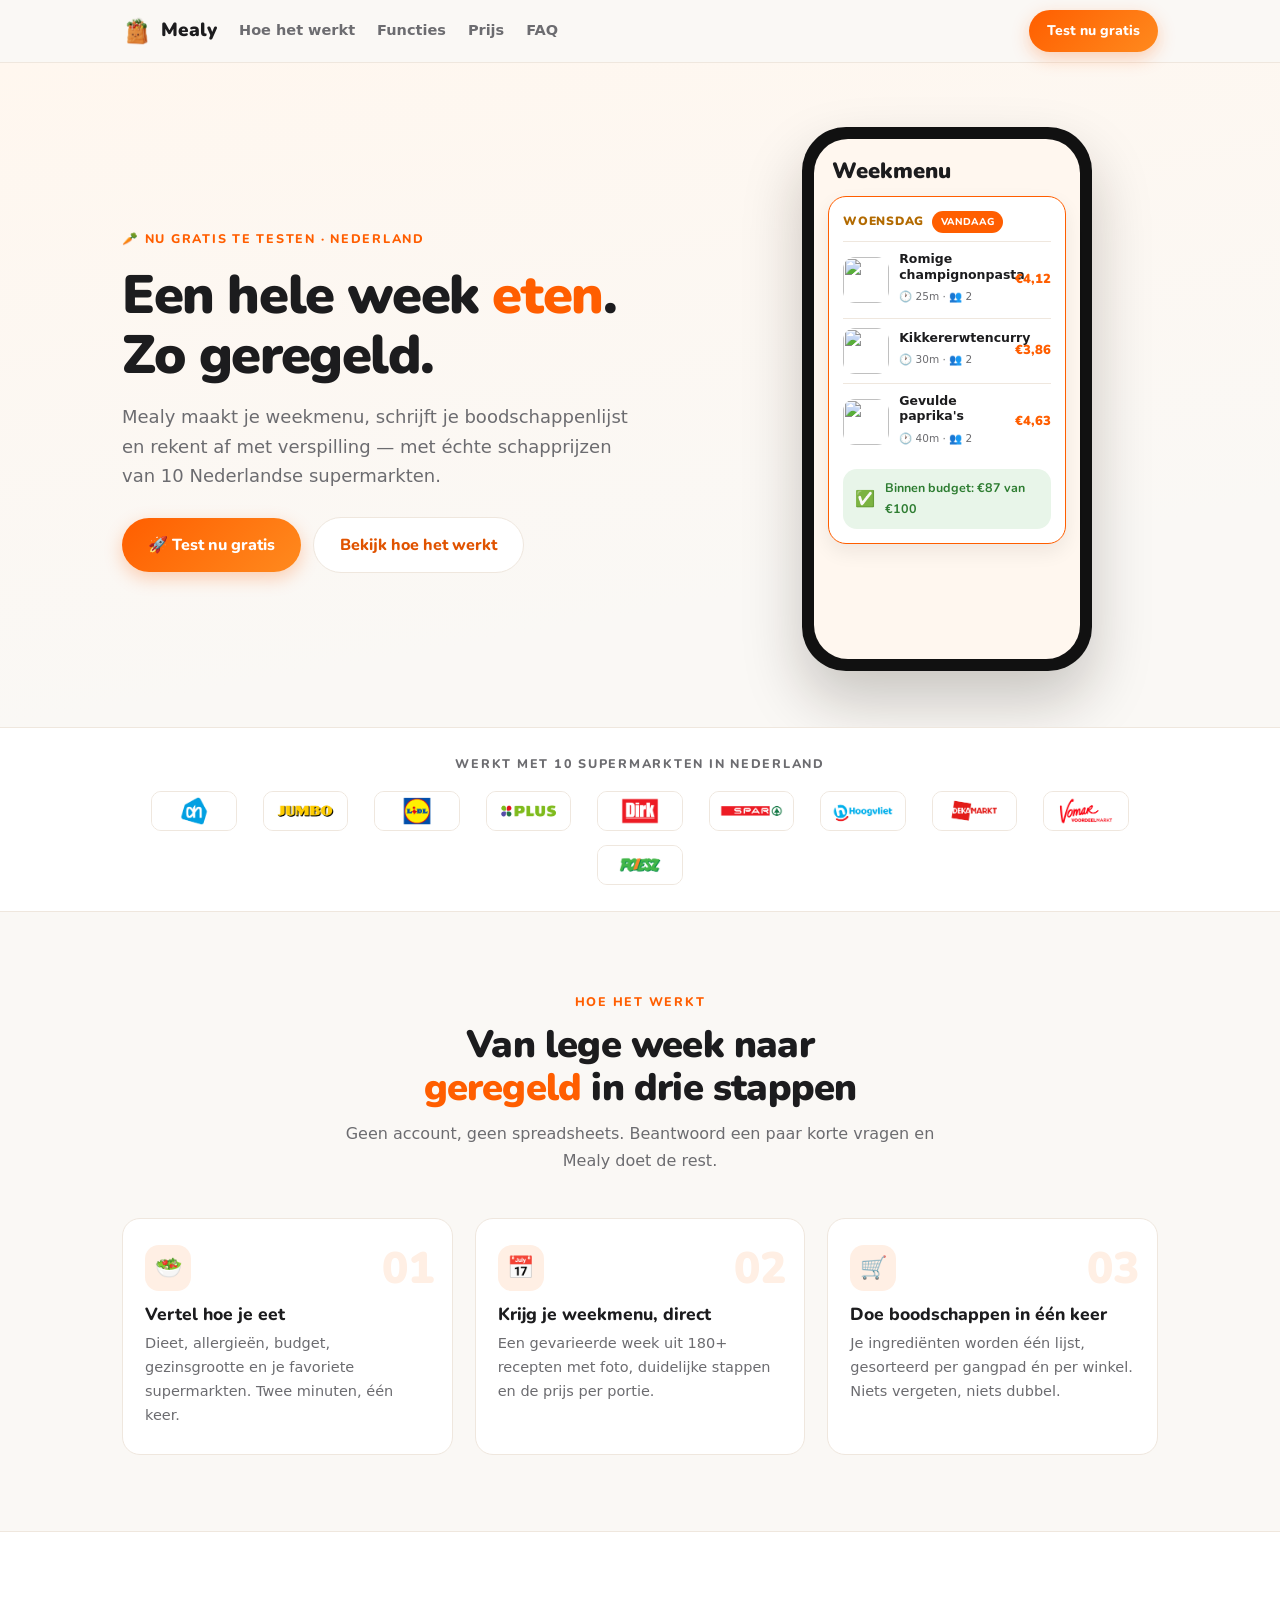
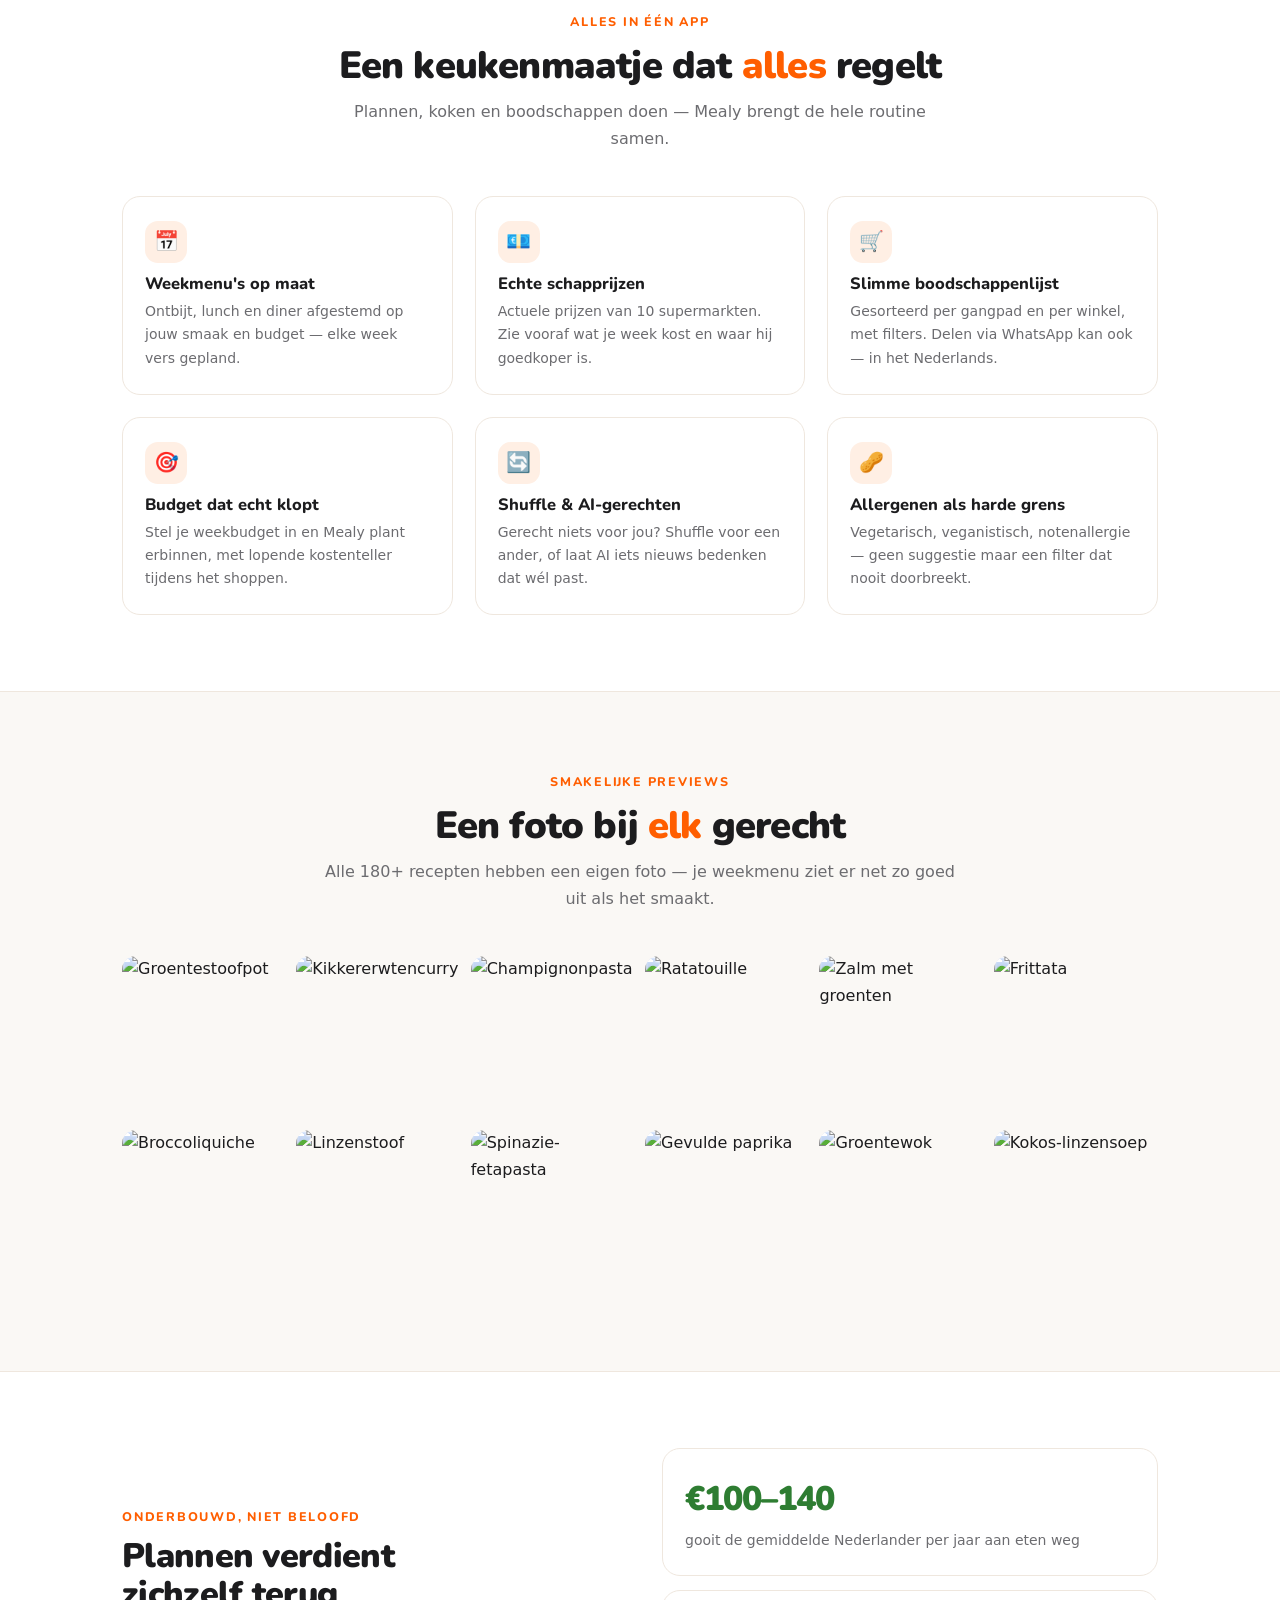
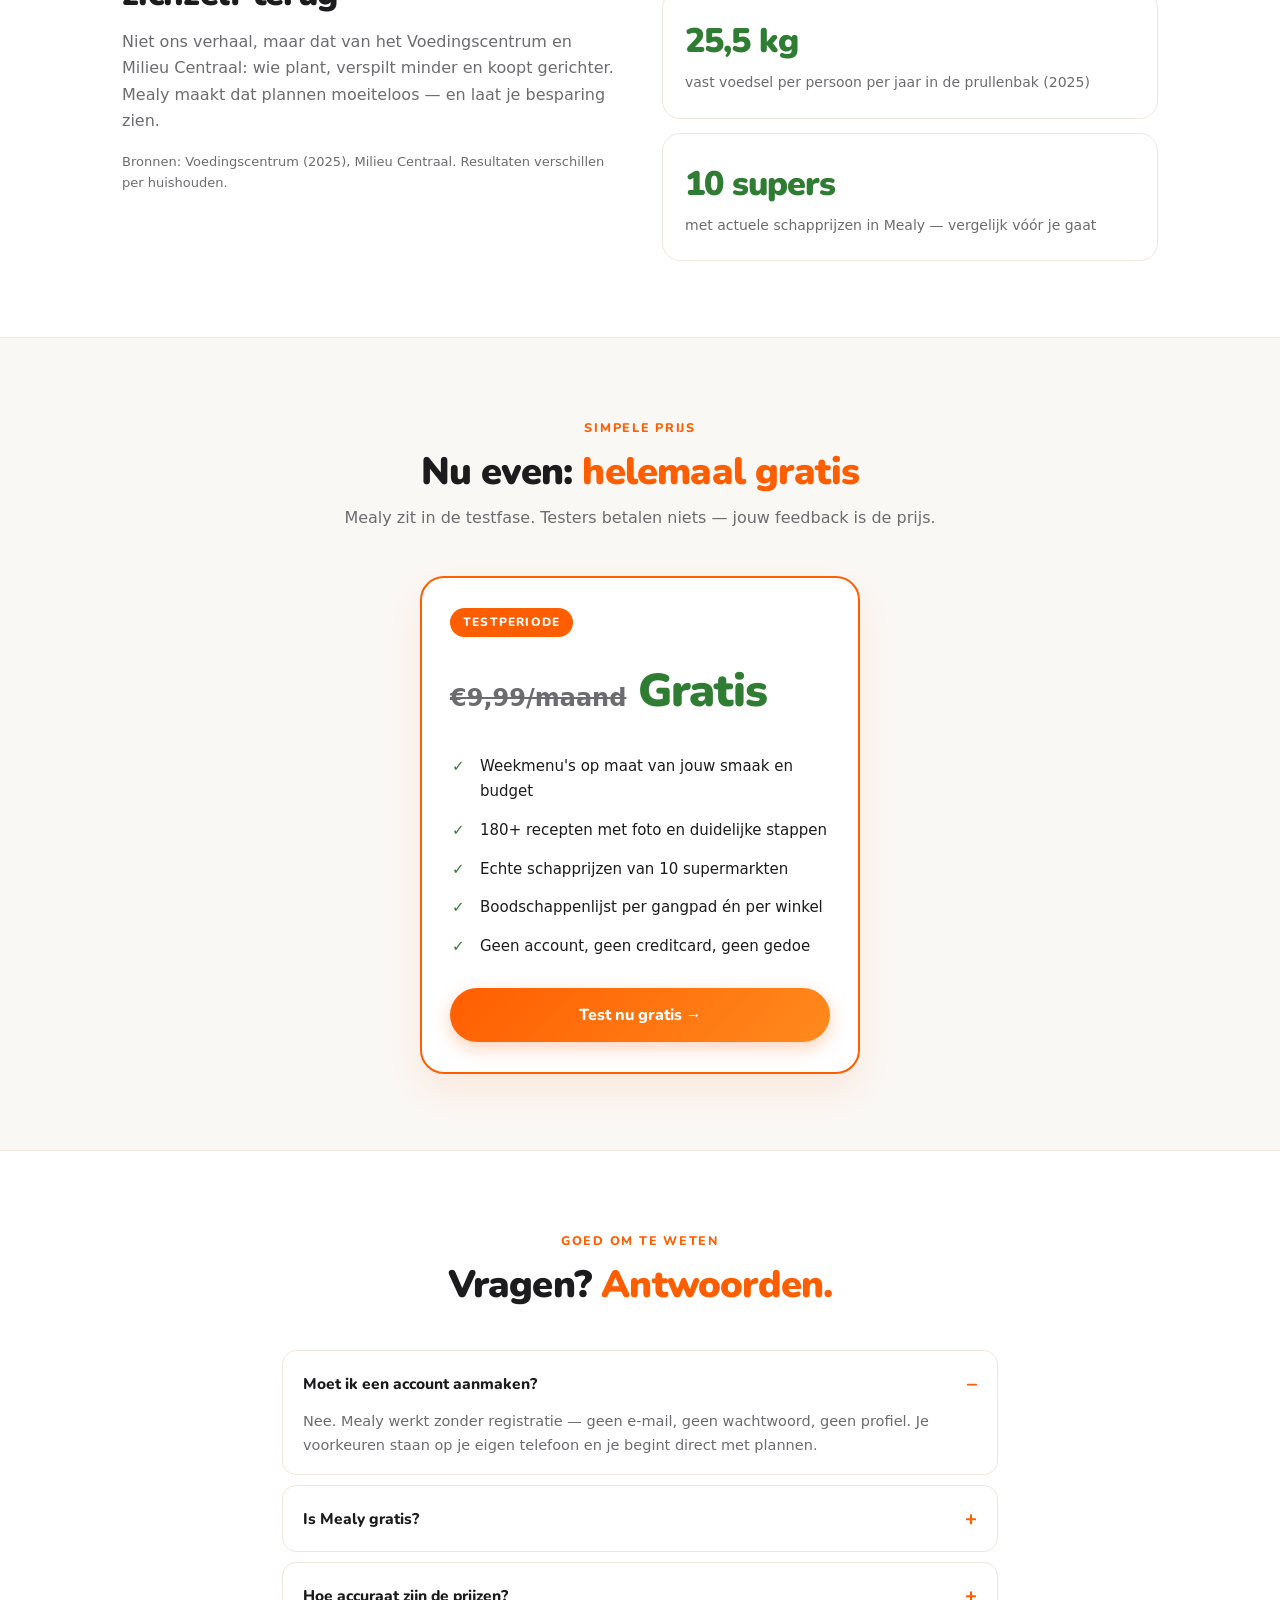
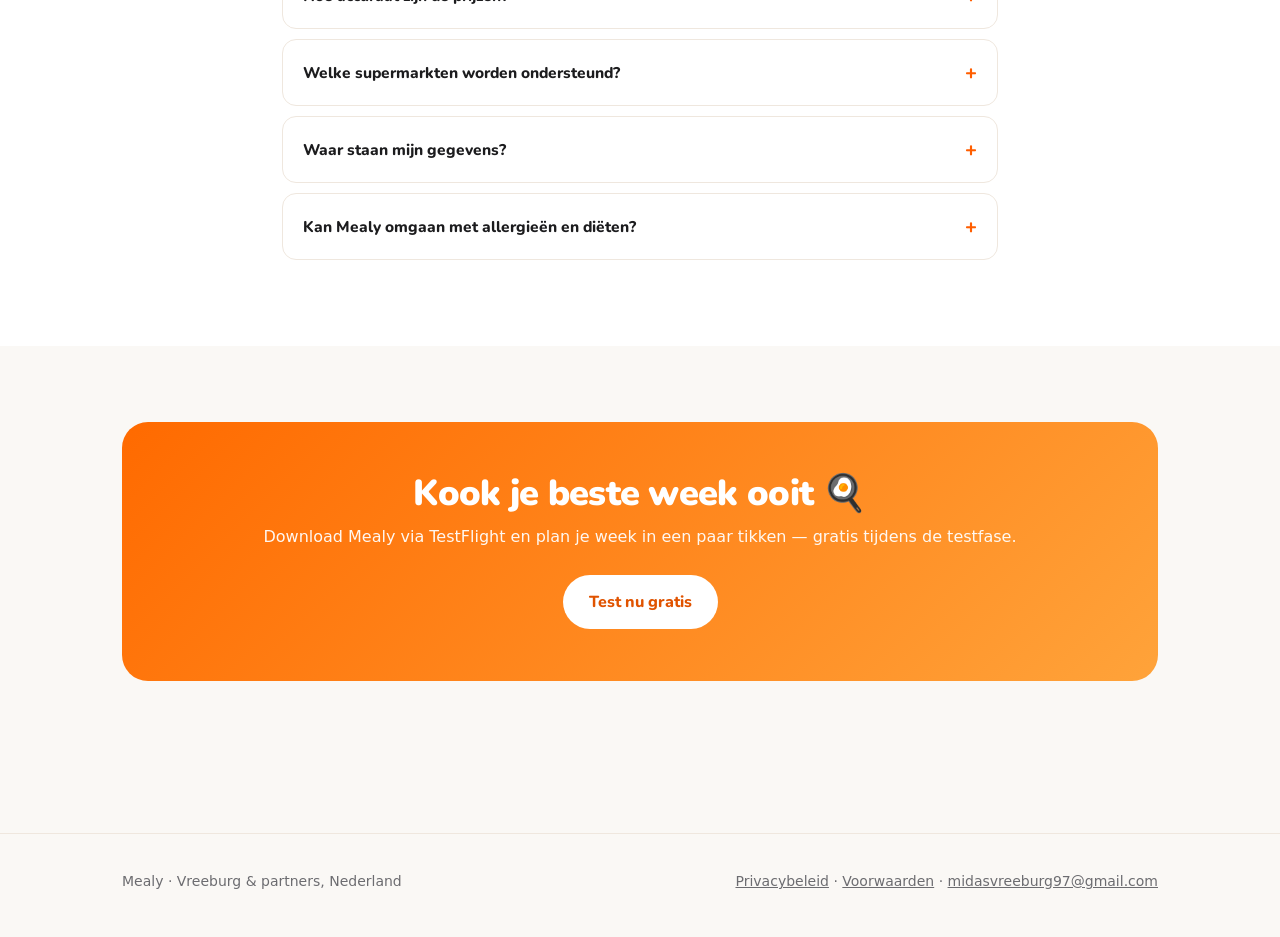
==== index.html @ 9125375a "Mealy website: landing, TestFlight test page, privacy, terms" ====
<!doctype html>
<html lang="nl">
<head>
<meta charset="utf-8">
<meta name="viewport" content="width=device-width,initial-scale=1">
<title>Mealy — Een hele week eten. Zo geregeld.</title>
<meta name="description" content="Mealy maakt je weekmenu en boodschappenlijst met echte prijzen van 10 Nederlandse supermarkten. Test nu gratis via TestFlight.">
<link rel="icon" href="assets/mealy-avatar.png">
<link rel="preconnect" href="https://fonts.googleapis.com">
<link rel="stylesheet" href="https://fonts.googleapis.com/css2?family=Nunito:wght@700;800;900&display=swap">
<link rel="stylesheet" href="styles.css">
</head>
<body>

<nav class="top"><div class="wrap">
  <a class="logo" href="index.html"><img src="assets/mealy-avatar.png" alt="">Mealy</a>
  <a class="nl" href="#hoe">Hoe het werkt</a>
  <a class="nl" href="#functies">Functies</a>
  <a class="nl" href="#prijs">Prijs</a>
  <a class="nl" href="#faq">FAQ</a>
  <span class="spacer"></span>
  <a class="btn btn-primary" href="test.html">Test nu gratis</a>
</div></nav>

<header class="hero"><div class="wrap">
  <div>
    <span class="eyebrow">🥕 Nu gratis te testen · Nederland</span>
    <h1>Een hele week <span class="accent">eten</span>.<br>Zo geregeld.</h1>
    <p class="sub">Mealy maakt je weekmenu, schrijft je boodschappenlijst en rekent af met verspilling — met échte schapprijzen van 10 Nederlandse supermarkten.</p>
    <div class="ctas">
      <a class="btn btn-primary" href="test.html">🚀 Test nu gratis</a>
      <a class="btn btn-ghost" href="#hoe">Bekijk hoe het werkt</a>
    </div>
  </div>
  <div class="phone" aria-hidden="true"><div class="screen">
    <h3>Weekmenu</h3>
    <div class="daycard">
      <div class="dayhead"><b>WOENSDAG</b><span class="pill">VANDAAG</span></div>
      <div class="dish"><img src="https://yfwltejcwssdnzlmqgtj.supabase.co/storage/v1/object/public/recipe-images/creamy-mushroom-pasta.jpg" alt=""><div class="t"><b>Romige champignonpasta</b><small>🕐 25m · 👥 2</small></div><span class="p">€4,12</span></div>
      <div class="dish"><img src="https://yfwltejcwssdnzlmqgtj.supabase.co/storage/v1/object/public/recipe-images/chickpea-and-spinach-curry.jpg" alt=""><div class="t"><b>Kikkererwtencurry</b><small>🕐 30m · 👥 2</small></div><span class="p">€3,86</span></div>
      <div class="dish"><img src="https://yfwltejcwssdnzlmqgtj.supabase.co/storage/v1/object/public/recipe-images/vegetarian-stuffed-peppers.jpg" alt=""><div class="t"><b>Gevulde paprika's</b><small>🕐 40m · 👥 2</small></div><span class="p">€4,63</span></div>
      <div class="ringchip">✅ <b>Binnen budget: €87 van €100</b></div>
    </div>
  </div></div>
</div></header>

<div class="band"><div class="wrap">
  <span class="eyebrow">Werkt met 10 supermarkten in Nederland</span>
  <div class="logos">
    <img src="assets/albert-heijn.jpg" alt="Albert Heijn"><img src="assets/jumbo.jpg" alt="Jumbo">
    <img src="assets/lidl.jpg" alt="Lidl"><img src="assets/plus.jpg" alt="PLUS">
    <img src="assets/dirk.jpg" alt="Dirk"><img src="assets/spar.jpg" alt="Spar">
    <img src="assets/hoogvliet.jpg" alt="Hoogvliet"><img src="assets/dekamarkt.jpg" alt="DekaMarkt">
    <img src="assets/vomar.jpg" alt="Vomar"><img src="assets/poiesz.jpg" alt="Poiesz">
  </div>
</div></div>

<section class="sec" id="hoe"><div class="wrap">
  <div class="sec-head">
    <span class="eyebrow">Hoe het werkt</span>
    <h2>Van lege week naar <span class="accent">geregeld</span> in drie stappen</h2>
    <p>Geen account, geen spreadsheets. Beantwoord een paar korte vragen en Mealy doet de rest.</p>
  </div>
  <div class="steps">
    <div class="step"><span class="num">01</span><div class="ico">🥗</div><h3>Vertel hoe je eet</h3><p>Dieet, allergieën, budget, gezinsgrootte en je favoriete supermarkten. Twee minuten, één keer.</p></div>
    <div class="step"><span class="num">02</span><div class="ico">📅</div><h3>Krijg je weekmenu, direct</h3><p>Een gevarieerde week uit 180+ recepten met foto, duidelijke stappen en de prijs per portie.</p></div>
    <div class="step"><span class="num">03</span><div class="ico">🛒</div><h3>Doe boodschappen in één keer</h3><p>Je ingrediënten worden één lijst, gesorteerd per gangpad én per winkel. Niets vergeten, niets dubbel.</p></div>
  </div>
</div></section>

<section class="sec" id="functies" style="background:var(--card); border-top:1px solid var(--border); border-bottom:1px solid var(--border)"><div class="wrap">
  <div class="sec-head">
    <span class="eyebrow">Alles in één app</span>
    <h2>Een keukenmaatje dat <span class="accent">alles</span> regelt</h2>
    <p>Plannen, koken en boodschappen doen — Mealy brengt de hele routine samen.</p>
  </div>
  <div class="grid6">
    <div class="feature"><div class="ico">📅</div><h3>Weekmenu's op maat</h3><p>Ontbijt, lunch en diner afgestemd op jouw smaak en budget — elke week vers gepland.</p></div>
    <div class="feature"><div class="ico">💶</div><h3>Echte schapprijzen</h3><p>Actuele prijzen van 10 supermarkten. Zie vooraf wat je week kost en waar hij goedkoper is.</p></div>
    <div class="feature"><div class="ico">🛒</div><h3>Slimme boodschappenlijst</h3><p>Gesorteerd per gangpad en per winkel, met filters. Delen via WhatsApp kan ook — in het Nederlands.</p></div>
    <div class="feature"><div class="ico">🎯</div><h3>Budget dat echt klopt</h3><p>Stel je weekbudget in en Mealy plant erbinnen, met lopende kostenteller tijdens het shoppen.</p></div>
    <div class="feature"><div class="ico">🔄</div><h3>Shuffle & AI-gerechten</h3><p>Gerecht niets voor jou? Shuffle voor een ander, of laat AI iets nieuws bedenken dat wél past.</p></div>
    <div class="feature"><div class="ico">🥜</div><h3>Allergenen als harde grens</h3><p>Vegetarisch, veganistisch, notenallergie — geen suggestie maar een filter dat nooit doorbreekt.</p></div>
  </div>
</div></section>

<section class="sec"><div class="wrap">
  <div class="sec-head">
    <span class="eyebrow">Smakelijke previews</span>
    <h2>Een foto bij <span class="accent">elk</span> gerecht</h2>
    <p>Alle 180+ recepten hebben een eigen foto — je weekmenu ziet er net zo goed uit als het smaakt.</p>
  </div>
  <div class="gallery">
    <img src="https://yfwltejcwssdnzlmqgtj.supabase.co/storage/v1/object/public/recipe-images/groente-stoofpot.jpg" alt="Groentestoofpot" loading="lazy">
    <img src="https://yfwltejcwssdnzlmqgtj.supabase.co/storage/v1/object/public/recipe-images/chickpea-and-spinach-curry.jpg" alt="Kikkererwtencurry" loading="lazy">
    <img src="https://yfwltejcwssdnzlmqgtj.supabase.co/storage/v1/object/public/recipe-images/creamy-mushroom-pasta.jpg" alt="Champignonpasta" loading="lazy">
    <img src="https://yfwltejcwssdnzlmqgtj.supabase.co/storage/v1/object/public/recipe-images/vegetarian-ratatouille.jpg" alt="Ratatouille" loading="lazy">
    <img src="https://yfwltejcwssdnzlmqgtj.supabase.co/storage/v1/object/public/recipe-images/gebakken-zalm-met-groenten.jpg" alt="Zalm met groenten" loading="lazy">
    <img src="https://yfwltejcwssdnzlmqgtj.supabase.co/storage/v1/object/public/recipe-images/vegetable-frittata.jpg" alt="Frittata" loading="lazy">
    <img src="https://yfwltejcwssdnzlmqgtj.supabase.co/storage/v1/object/public/recipe-images/broccoli-cheese-quiche.jpg" alt="Broccoliquiche" loading="lazy">
    <img src="https://yfwltejcwssdnzlmqgtj.supabase.co/storage/v1/object/public/recipe-images/vegetable-lentil-stew.jpg" alt="Linzenstoof" loading="lazy">
    <img src="https://yfwltejcwssdnzlmqgtj.supabase.co/storage/v1/object/public/recipe-images/spinach-feta-pasta.jpg" alt="Spinazie-fetapasta" loading="lazy">
    <img src="https://yfwltejcwssdnzlmqgtj.supabase.co/storage/v1/object/public/recipe-images/vegetarian-stuffed-peppers.jpg" alt="Gevulde paprika" loading="lazy">
    <img src="https://yfwltejcwssdnzlmqgtj.supabase.co/storage/v1/object/public/recipe-images/vegetable-stir-fry.jpg" alt="Groentewok" loading="lazy">
    <img src="https://yfwltejcwssdnzlmqgtj.supabase.co/storage/v1/object/public/recipe-images/creamy-coconut-lentil-soup.jpg" alt="Kokos-linzensoep" loading="lazy">
  </div>
</div></section>

<section class="sec" style="background:var(--card); border-top:1px solid var(--border); border-bottom:1px solid var(--border)"><div class="wrap">
  <div class="split">
    <div>
      <span class="eyebrow">Onderbouwd, niet beloofd</span>
      <h2>Plannen verdient zichzelf terug</h2>
      <p>Niet ons verhaal, maar dat van het Voedingscentrum en Milieu Centraal: wie plant, verspilt minder en koopt gerichter. Mealy maakt dat plannen moeiteloos — en laat je besparing zien.</p>
      <p style="font-size:13px; color:var(--muted)">Bronnen: Voedingscentrum (2025), Milieu Centraal. Resultaten verschillen per huishouden.</p>
    </div>
    <div class="stats">
      <div class="stat"><b>€100–140</b><span>gooit de gemiddelde Nederlander per jaar aan eten weg</span></div>
      <div class="stat"><b>25,5 kg</b><span>vast voedsel per persoon per jaar in de prullenbak (2025)</span></div>
      <div class="stat"><b>10 supers</b><span>met actuele schapprijzen in Mealy — vergelijk vóór je gaat</span></div>
    </div>
  </div>
</div></section>

<section class="sec" id="prijs"><div class="wrap">
  <div class="sec-head">
    <span class="eyebrow">Simpele prijs</span>
    <h2>Nu even: <span class="accent">helemaal gratis</span></h2>
    <p>Mealy zit in de testfase. Testers betalen niets — jouw feedback is de prijs.</p>
  </div>
  <div class="price-card">
    <span class="tagline">TESTPERIODE</span>
    <div class="price-line"><s>€9,99/maand</s><b>Gratis</b></div>
    <ul>
      <li>Weekmenu's op maat van jouw smaak en budget</li>
      <li>180+ recepten met foto en duidelijke stappen</li>
      <li>Echte schapprijzen van 10 supermarkten</li>
      <li>Boodschappenlijst per gangpad én per winkel</li>
      <li>Geen account, geen creditcard, geen gedoe</li>
    </ul>
    <a class="btn btn-primary" href="test.html" style="display:block; text-align:center">Test nu gratis →</a>
  </div>
</div></section>

<section class="sec" id="faq" style="background:var(--card); border-top:1px solid var(--border)"><div class="wrap" style="max-width:760px">
  <div class="sec-head">
    <span class="eyebrow">Goed om te weten</span>
    <h2>Vragen? <span class="accent">Antwoorden.</span></h2>
  </div>
  <details open><summary>Moet ik een account aanmaken?</summary><p>Nee. Mealy werkt zonder registratie — geen e-mail, geen wachtwoord, geen profiel. Je voorkeuren staan op je eigen telefoon en je begint direct met plannen.</p></details>
  <details><summary>Is Mealy gratis?</summary><p>Tijdens de testfase: ja, helemaal. Na de officiële lancering wordt Mealy €9,99 per maand met 3 dagen gratis proberen — testers horen dat ruim van tevoren.</p></details>
  <details><summary>Hoe accuraat zijn de prijzen?</summary><p>Schapprijzen worden doorlopend ververst uit openbare bronnen. Een prijs met ~ is een schatting; zonder ~ is het de actuele schapprijs. Aanbiedingen in de winkel kunnen afwijken.</p></details>
  <details><summary>Welke supermarkten worden ondersteund?</summary><p>Albert Heijn, Jumbo, Lidl, PLUS, Dirk, Spar, Hoogvliet, DekaMarkt, Vomar en Poiesz. België en Duitsland staan op de planning.</p></details>
  <details><summary>Waar staan mijn gegevens?</summary><p>Op je eigen telefoon. Mealy heeft geen accounts en verzamelt geen persoonsgegevens; onze servers (EU) verwerken alleen anonieme verzoeken. Lees het <a href="privacy.html">privacybeleid</a>.</p></details>
  <details><summary>Kan Mealy omgaan met allergieën en diëten?</summary><p>Ja — allergenen en diëten zijn een harde grens in de planning. Controleer bij ernstige allergieën altijd zelf de verpakking; recepten worden mede door AI samengesteld.</p></details>
</div></section>

<section class="sec"><div class="wrap">
  <div class="cta-banner">
    <h2>Kook je beste week ooit 🍳</h2>
    <p>Download Mealy via TestFlight en plan je week in een paar tikken — gratis tijdens de testfase.</p>
    <a class="btn" href="test.html">Test nu gratis</a>
  </div>
</div></section>

<footer><div class="wrap">
  <span>Mealy · Vreeburg &amp; partners, Nederland</span>
  <span><a href="privacy.html">Privacybeleid</a> · <a href="voorwaarden.html">Voorwaarden</a> · <a href="mailto:midasvreeburg97@gmail.com">midasvreeburg97@gmail.com</a></span>
</div></footer>
</body>
</html>
---- styles.css ----
/* Mealy site — single committed light theme, mirrors the app's tokens. */
:root{
  --cream:#FAF8F5; --cream-top:#FFF7EF; --card:#FFFFFF; --ink:#1C1C1E; --muted:#6C6C70;
  --orange:#FF5E00; --orange-dark:#E05300; --orange-soft:#FFEFE4; --border:#EFE7DE;
  --green:#2E7D32; --green-soft:#E8F5E9; --r:18px;
}
*{box-sizing:border-box}
html{scroll-behavior:smooth}
body{margin:0; background:var(--cream); color:var(--ink); font:16px/1.65 -apple-system,"SF Pro Text",system-ui,Segoe UI,sans-serif}
h1,h2,h3{font-family:"Nunito",-apple-system,system-ui,sans-serif; line-height:1.12; text-wrap:balance; margin:0}
.wrap{max-width:1080px; margin:0 auto; padding:0 22px}
a{color:var(--orange-dark)}
.btn{display:inline-block; font-family:Nunito; font-weight:800; font-size:16px; text-decoration:none; border-radius:999px; padding:14px 26px}
.btn-primary{background:linear-gradient(135deg,var(--orange),#FF8A1E); color:#fff; box-shadow:0 6px 18px rgba(255,94,0,.28)}
.btn-primary:hover{filter:brightness(1.05)}
.btn-ghost{color:var(--orange-dark); border:1.5px solid var(--border); background:var(--card)}
.eyebrow{font-family:Nunito; font-weight:800; font-size:12.5px; letter-spacing:.14em; text-transform:uppercase; color:var(--orange)}
.accent{color:var(--orange)}
nav.top{position:sticky; top:0; z-index:20; background:rgba(250,248,245,.92); backdrop-filter:blur(10px); border-bottom:1px solid var(--border)}
nav.top .wrap{display:flex; align-items:center; gap:22px; height:62px}
.logo{display:flex; align-items:center; gap:9px; font-family:Nunito; font-weight:900; font-size:19px; color:var(--ink); text-decoration:none}
.logo img{width:30px;height:30px}
nav.top a.nl{font-size:14.5px; color:var(--muted); text-decoration:none; font-weight:600}
nav.top a.nl:hover{color:var(--ink)}
nav.top .spacer{flex:1}
nav.top .btn{padding:9px 18px; font-size:14px}
.hero{background:linear-gradient(170deg,var(--cream-top),var(--cream) 75%); padding:64px 0 56px; overflow:hidden}
.hero .wrap{display:grid; grid-template-columns:1.15fr .85fr; gap:44px; align-items:center}
.hero h1{font-size:clamp(34px,5.4vw,54px); font-weight:900; letter-spacing:-1.4px; margin:14px 0 16px}
.hero p.sub{font-size:18px; color:var(--muted); max-width:46ch; margin:0 0 26px}
.hero .ctas{display:flex; gap:12px; flex-wrap:wrap; align-items:center}
.phone{width:290px; margin:0 auto; background:#111; border-radius:44px; padding:12px; box-shadow:0 30px 60px rgba(28,20,10,.22)}
.screen{background:var(--cream-top); border-radius:34px; padding:18px 14px 22px; min-height:520px}
.screen h3{font-size:22px; font-weight:900; margin:2px 4px 12px}
.daycard{background:var(--card); border:1.5px solid var(--orange); border-radius:18px; padding:14px; box-shadow:0 8px 20px rgba(28,20,10,.07)}
.dayhead{display:flex; align-items:center; gap:8px; margin-bottom:8px}
.dayhead b{font-family:Nunito; font-weight:900; font-size:12px; letter-spacing:.06em; color:#B26A00}
.pill{font-family:Nunito; font-weight:800; font-size:10px; color:#fff; background:var(--orange); border-radius:999px; padding:3px 9px}
.dish{display:flex; gap:10px; align-items:center; padding:9px 0; border-top:1px solid var(--border)}
.dish:first-of-type{border-top:0}
.dish img{width:46px;height:46px;border-radius:12px;object-fit:cover}
.dish .t{flex:1; min-width:0}
.dish .t b{display:block; font-size:12.5px; line-height:1.25}
.dish .t small{color:var(--muted); font-size:10.5px}
.dish .p{font-family:Nunito;font-weight:900; color:var(--orange); font-size:13px; white-space:nowrap}
.ringchip{margin-top:10px; display:flex; align-items:center; gap:10px; background:var(--green-soft); border-radius:14px; padding:9px 12px}
.ringchip b{color:var(--green); font-family:Nunito; font-size:12.5px}
.band{border-top:1px solid var(--border); border-bottom:1px solid var(--border); background:var(--card); padding:26px 0}
.band .eyebrow{display:block; text-align:center; margin-bottom:16px; color:var(--muted)}
.logos{display:flex; flex-wrap:wrap; gap:14px 26px; justify-content:center; align-items:center}
.logos img{height:40px; width:auto; border-radius:10px; border:1px solid var(--border); background:#fff}
section.sec{padding:76px 0}
.sec-head{text-align:center; max-width:62ch; margin:0 auto 44px}
.sec-head h2{font-size:clamp(26px,3.6vw,38px); font-weight:900; letter-spacing:-.8px; margin:10px 0 12px}
.sec-head p{color:var(--muted); margin:0}
.steps{display:grid; grid-template-columns:repeat(3,1fr); gap:22px}
.step{background:var(--card); border:1px solid var(--border); border-radius:var(--r); padding:26px 22px; position:relative}
.step .num{position:absolute; top:14px; right:18px; font-family:Nunito; font-weight:900; font-size:44px; color:var(--orange-soft)}
.step .ico{width:46px;height:46px;border-radius:14px;background:var(--orange-soft);display:grid;place-items:center;font-size:22px;margin-bottom:14px}
.step h3{font-size:17.5px; font-weight:800; margin-bottom:8px}
.step p{color:var(--muted); font-size:14.5px; margin:0}
.grid6{display:grid; grid-template-columns:repeat(3,1fr); gap:22px}
.feature{background:var(--card); border:1px solid var(--border); border-radius:var(--r); padding:24px 22px}
.feature .ico{width:42px;height:42px;border-radius:13px;background:var(--orange-soft);display:grid;place-items:center;font-size:20px;margin-bottom:12px}
.feature h3{font-size:16.5px; font-weight:800; margin-bottom:7px}
.feature p{color:var(--muted); font-size:14px; margin:0}
.gallery{display:grid; grid-template-columns:repeat(6,1fr); gap:10px}
.gallery img{width:100%; aspect-ratio:1; object-fit:cover; border-radius:14px}
.split{display:grid; grid-template-columns:1fr 1fr; gap:44px; align-items:center}
.split h2{font-size:clamp(24px,3.2vw,34px); font-weight:900; letter-spacing:-.7px; margin:8px 0 14px}
.split p{color:var(--muted)}
.stat{background:var(--card); border:1px solid var(--border); border-radius:var(--r); padding:22px}
.stat b{font-family:Nunito; font-size:34px; font-weight:900; color:var(--green); display:block; letter-spacing:-1px}
.stat span{color:var(--muted); font-size:14px}
.stats{display:grid; gap:14px}
.price-card{max-width:440px; margin:0 auto; background:var(--card); border:2px solid var(--orange); border-radius:24px; padding:30px 28px; box-shadow:0 18px 40px rgba(255,94,0,.10)}
.price-card .tagline{font-family:Nunito;font-weight:800;font-size:12px;letter-spacing:.1em;color:#fff;background:var(--orange);border-radius:999px;padding:5px 13px;display:inline-block}
.price-line{display:flex; align-items:baseline; gap:12px; margin:16px 0 4px}
.price-line s{color:var(--muted); font-size:24px; font-weight:700}
.price-line b{font-family:Nunito; font-size:46px; font-weight:900; letter-spacing:-1.5px; color:var(--green)}
.price-card ul{list-style:none; padding:0; margin:18px 0 22px}
.price-card li{padding:7px 0 7px 30px; position:relative; font-size:15px}
.price-card li::before{content:"✓"; position:absolute; left:2px; color:var(--green); font-weight:800}
details{background:var(--card); border:1px solid var(--border); border-radius:14px; padding:16px 20px; margin-bottom:10px}
details summary{font-family:Nunito; font-weight:800; font-size:15.5px; cursor:pointer; list-style:none; display:flex; justify-content:space-between; align-items:center}
details summary::after{content:"+"; font-size:20px; color:var(--orange)}
details[open] summary::after{content:"–"}
details p{color:var(--muted); font-size:14.5px; margin:10px 0 0}
.cta-banner{background:linear-gradient(135deg,#FF6A00,#FFA33A); border-radius:26px; padding:52px 30px; text-align:center; color:#fff}
.cta-banner h2{font-size:clamp(24px,3.4vw,36px); font-weight:900; letter-spacing:-.7px; margin-bottom:10px}
.cta-banner p{opacity:.94; margin:0 0 24px}
.cta-banner .btn{background:#fff; color:var(--orange-dark)}
footer{border-top:1px solid var(--border); padding:36px 0 44px; margin-top:76px; color:var(--muted); font-size:14px}
footer .wrap{display:flex; flex-wrap:wrap; gap:14px 30px; align-items:center; justify-content:space-between}
footer a{color:var(--muted)}
.doc{max-width:76ch; margin:0 auto; padding:56px 22px 80px}
.doc h1{font-size:clamp(28px,4.5vw,38px); font-weight:900; letter-spacing:-1px; margin-bottom:6px}
.doc h2{font-size:22px; font-weight:900; margin:38px 0 10px}
.doc p,.doc li{font-size:15.5px}
.doc .meta{color:var(--muted); font-size:13.5px}
.notice{border-left:3px solid var(--orange); background:var(--orange-soft); border-radius:0 12px 12px 0; padding:12px 16px; margin:18px 0; font-size:14.5px}
@media (max-width:840px){
  .hero .wrap,.split{grid-template-columns:1fr}
  .steps,.grid6{grid-template-columns:1fr}
  .gallery{grid-template-columns:repeat(3,1fr)}
  .phone{margin-top:10px}
  nav.top a.nl{display:none}
}
@media (prefers-reduced-motion:reduce){ html{scroll-behavior:auto} }
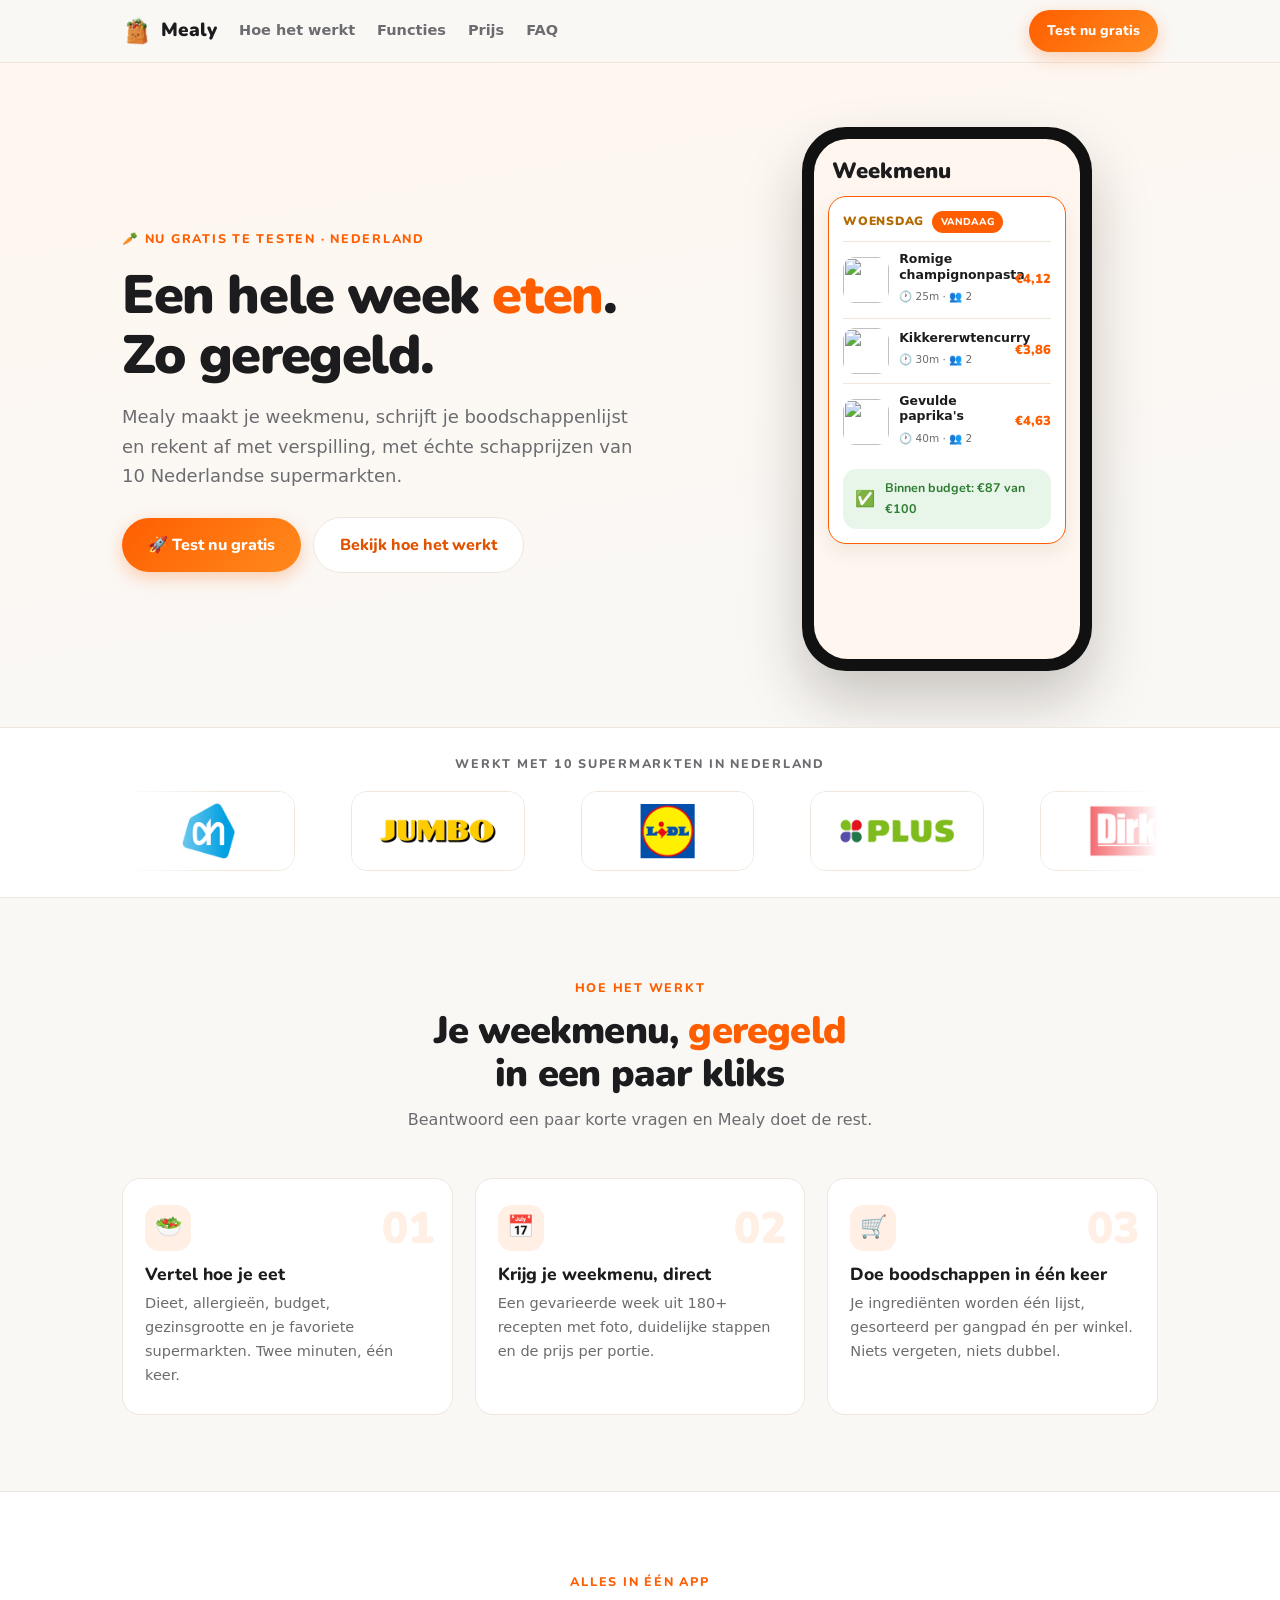
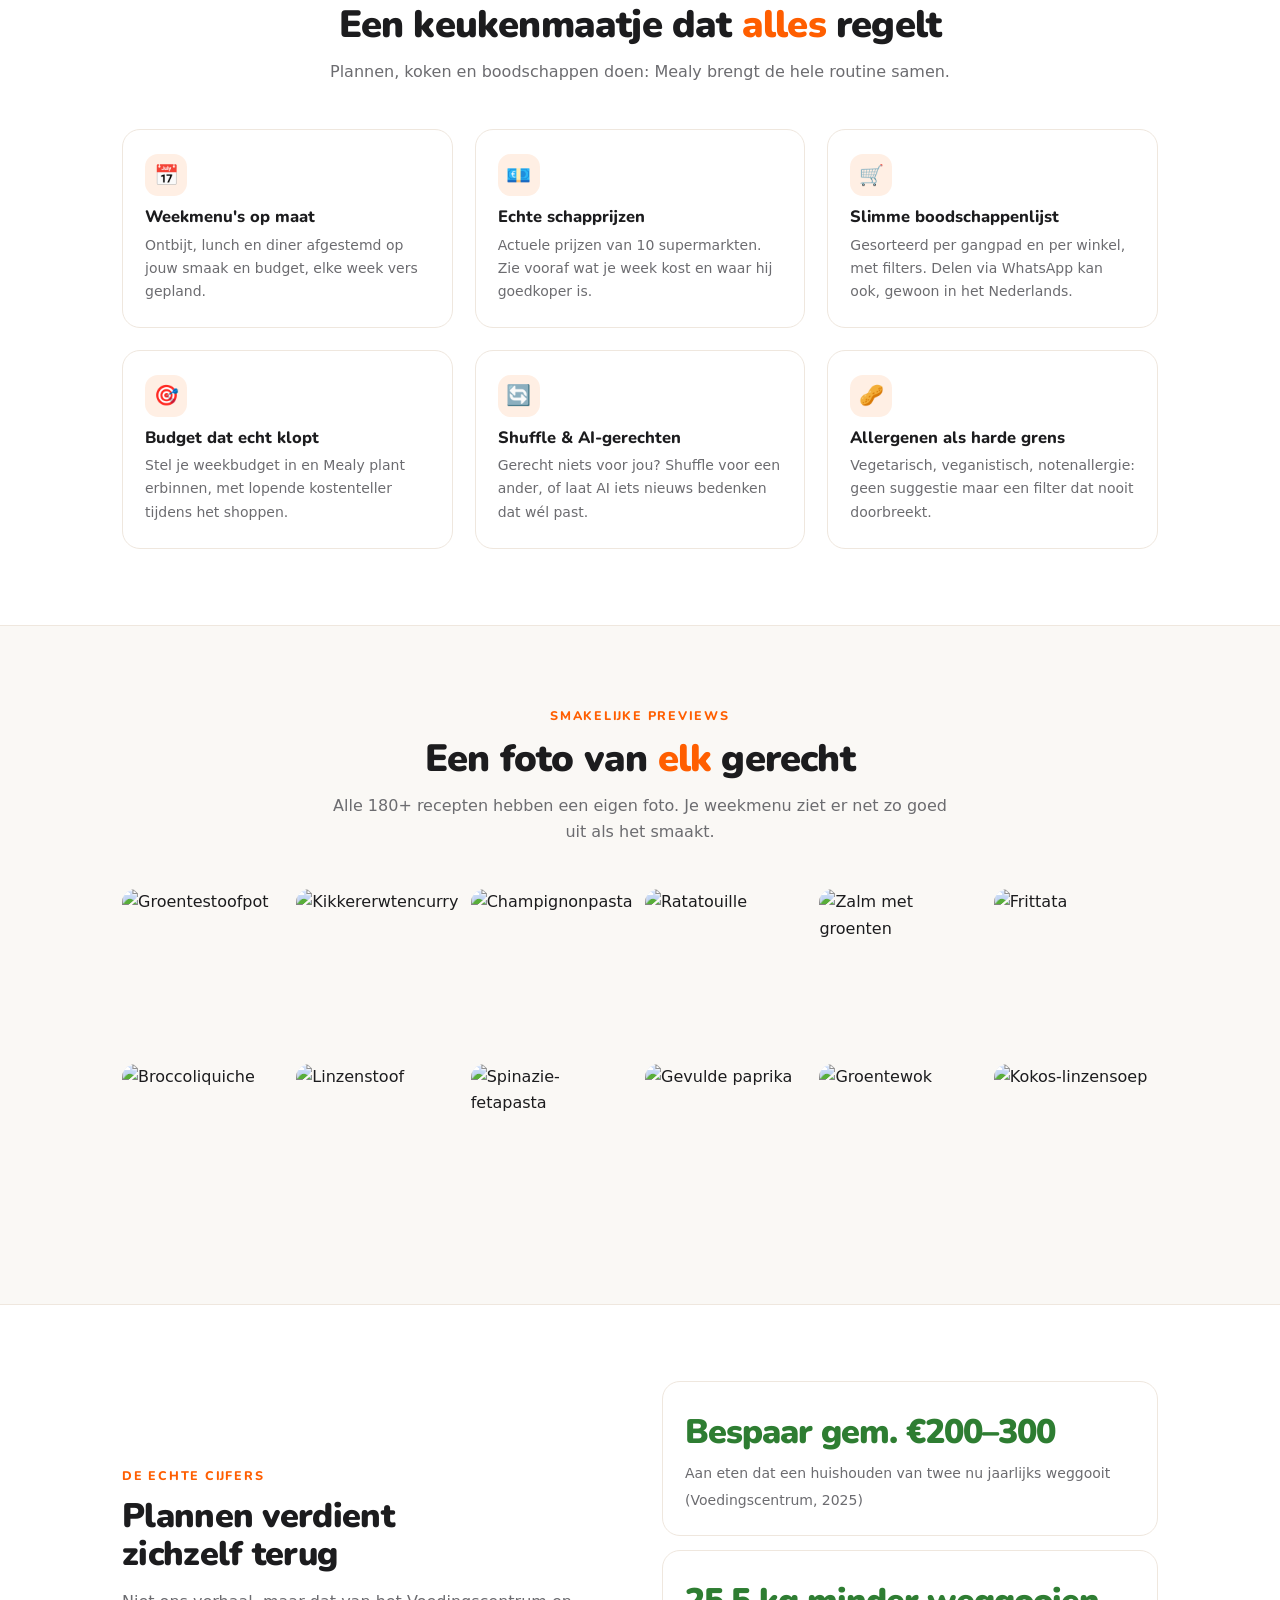
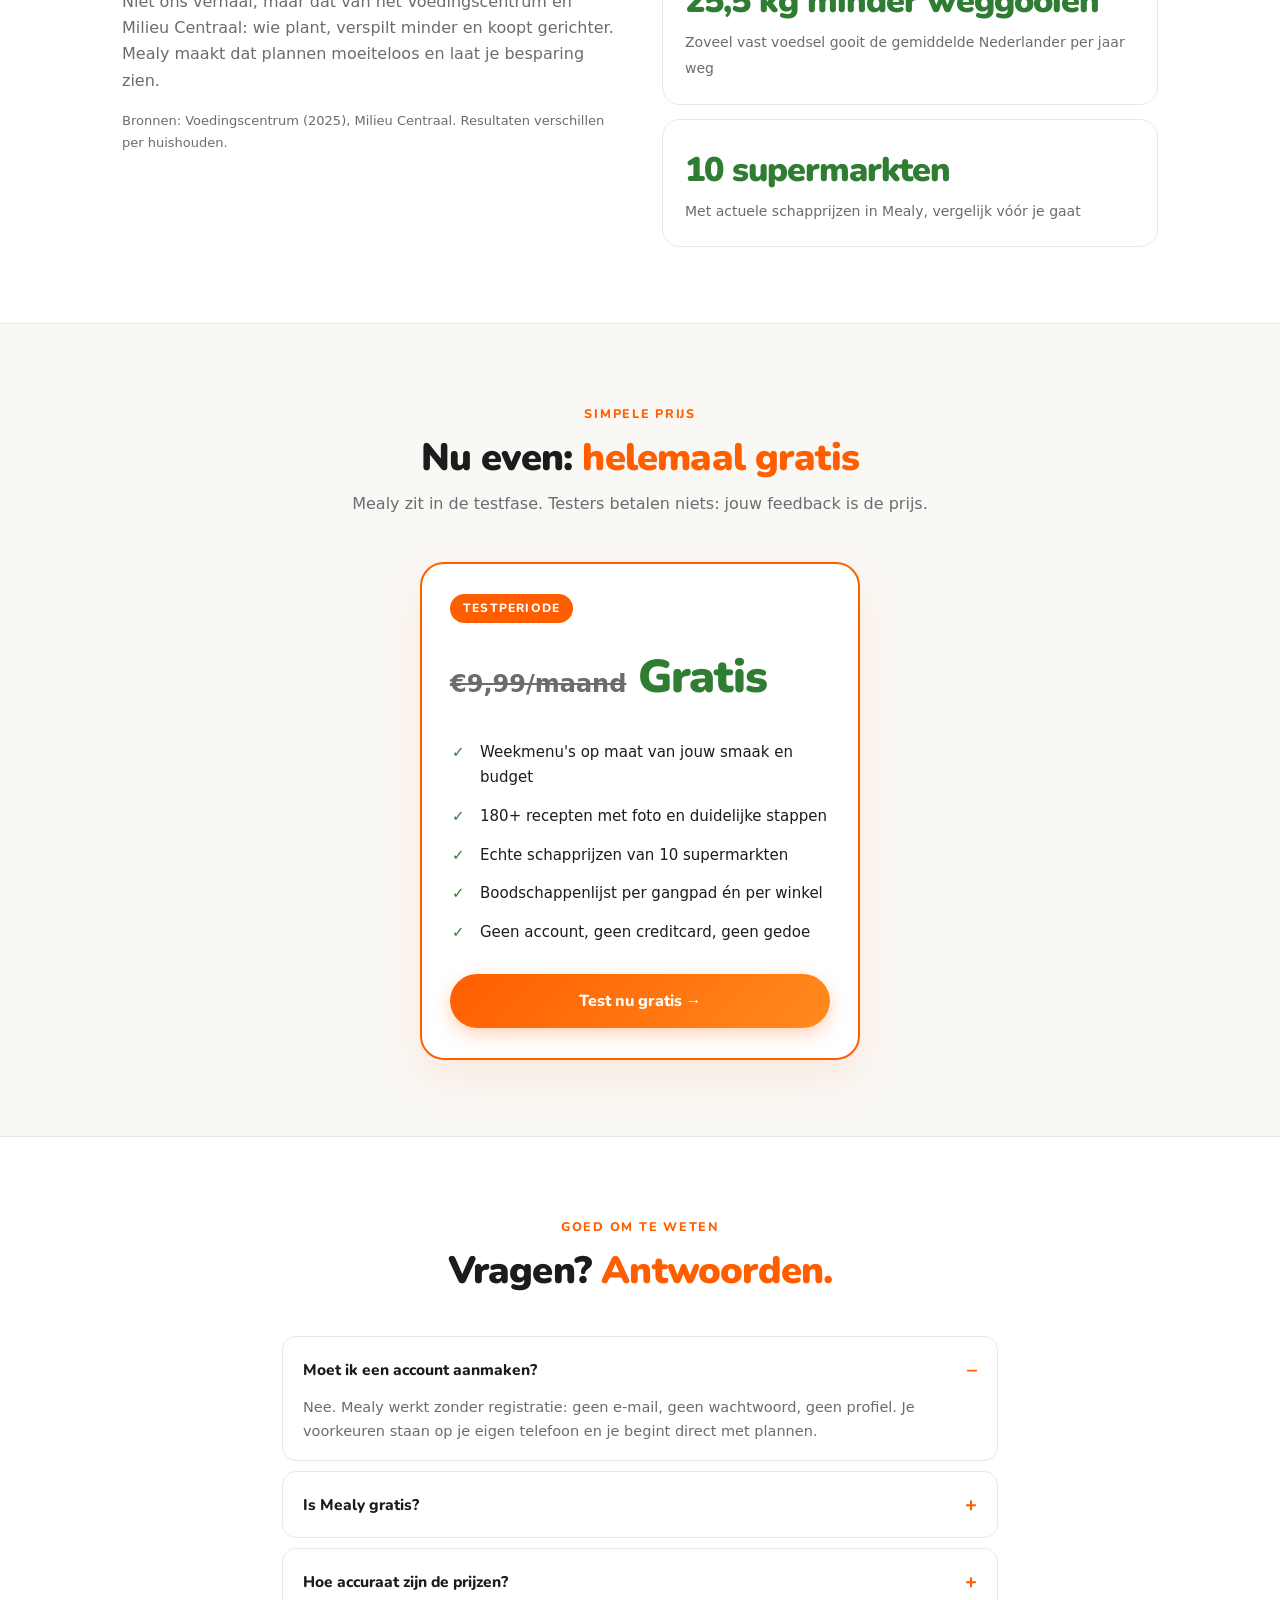
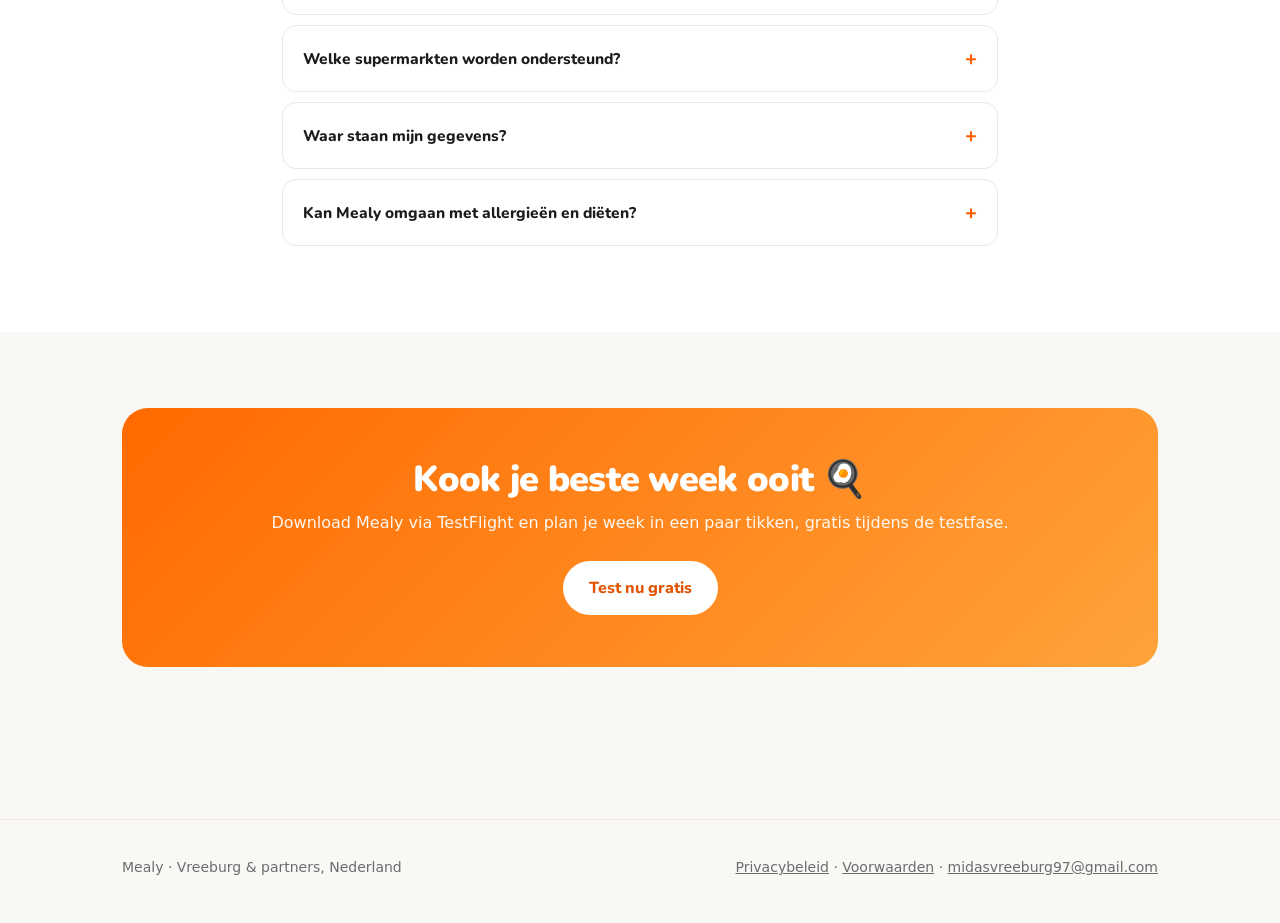
==== commit 2916e408: "TestFlight link live, logo carousel, scroll reveals, copy polish" ====
--- a/index.html
+++ b/index.html
@@ -3,7 +3,7 @@
 <head>
 <meta charset="utf-8">
 <meta name="viewport" content="width=device-width,initial-scale=1">
-<title>Mealy — Een hele week eten. Zo geregeld.</title>
+<title>Mealy · Een hele week eten. Zo geregeld.</title>
 <meta name="description" content="Mealy maakt je weekmenu en boodschappenlijst met echte prijzen van 10 Nederlandse supermarkten. Test nu gratis via TestFlight.">
 <link rel="icon" href="assets/mealy-avatar.png">
 <link rel="preconnect" href="https://fonts.googleapis.com">
@@ -26,7 +26,7 @@
   <div>
     <span class="eyebrow">🥕 Nu gratis te testen · Nederland</span>
     <h1>Een hele week <span class="accent">eten</span>.<br>Zo geregeld.</h1>
-    <p class="sub">Mealy maakt je weekmenu, schrijft je boodschappenlijst en rekent af met verspilling — met échte schapprijzen van 10 Nederlandse supermarkten.</p>
+    <p class="sub">Mealy maakt je weekmenu, schrijft je boodschappenlijst en rekent af met verspilling, met échte schapprijzen van 10 Nederlandse supermarkten.</p>
     <div class="ctas">
       <a class="btn btn-primary" href="test.html">🚀 Test nu gratis</a>
       <a class="btn btn-ghost" href="#hoe">Bekijk hoe het werkt</a>
@@ -46,51 +46,45 @@
 
 <div class="band"><div class="wrap">
   <span class="eyebrow">Werkt met 10 supermarkten in Nederland</span>
-  <div class="logos">
-    <img src="assets/albert-heijn.jpg" alt="Albert Heijn"><img src="assets/jumbo.jpg" alt="Jumbo">
-    <img src="assets/lidl.jpg" alt="Lidl"><img src="assets/plus.jpg" alt="PLUS">
-    <img src="assets/dirk.jpg" alt="Dirk"><img src="assets/spar.jpg" alt="Spar">
-    <img src="assets/hoogvliet.jpg" alt="Hoogvliet"><img src="assets/dekamarkt.jpg" alt="DekaMarkt">
-    <img src="assets/vomar.jpg" alt="Vomar"><img src="assets/poiesz.jpg" alt="Poiesz">
-  </div>
+  <div class="logo-marquee"><div class="logo-track"><img src="assets/albert-heijn.jpg" alt="albert-heijn"><img src="assets/jumbo.jpg" alt="jumbo"><img src="assets/lidl.jpg" alt="lidl"><img src="assets/plus.jpg" alt="plus"><img src="assets/dirk.jpg" alt="dirk"><img src="assets/spar.jpg" alt="spar"><img src="assets/hoogvliet.jpg" alt="hoogvliet"><img src="assets/dekamarkt.jpg" alt="dekamarkt"><img src="assets/vomar.jpg" alt="vomar"><img src="assets/poiesz.jpg" alt="poiesz"><img src="assets/albert-heijn.jpg" alt="albert-heijn"><img src="assets/jumbo.jpg" alt="jumbo"><img src="assets/lidl.jpg" alt="lidl"><img src="assets/plus.jpg" alt="plus"><img src="assets/dirk.jpg" alt="dirk"><img src="assets/spar.jpg" alt="spar"><img src="assets/hoogvliet.jpg" alt="hoogvliet"><img src="assets/dekamarkt.jpg" alt="dekamarkt"><img src="assets/vomar.jpg" alt="vomar"><img src="assets/poiesz.jpg" alt="poiesz"></div></div>
 </div></div>
 
-<section class="sec" id="hoe"><div class="wrap">
+<section class="sec reveal" id="hoe"><div class="wrap">
   <div class="sec-head">
     <span class="eyebrow">Hoe het werkt</span>
-    <h2>Van lege week naar <span class="accent">geregeld</span> in drie stappen</h2>
-    <p>Geen account, geen spreadsheets. Beantwoord een paar korte vragen en Mealy doet de rest.</p>
+    <h2>Je weekmenu, <span class="accent">geregeld</span> in een paar kliks</h2>
+    <p>Beantwoord een paar korte vragen en Mealy doet de rest.</p>
   </div>
-  <div class="steps">
+  <div class="steps stagger">
     <div class="step"><span class="num">01</span><div class="ico">🥗</div><h3>Vertel hoe je eet</h3><p>Dieet, allergieën, budget, gezinsgrootte en je favoriete supermarkten. Twee minuten, één keer.</p></div>
     <div class="step"><span class="num">02</span><div class="ico">📅</div><h3>Krijg je weekmenu, direct</h3><p>Een gevarieerde week uit 180+ recepten met foto, duidelijke stappen en de prijs per portie.</p></div>
     <div class="step"><span class="num">03</span><div class="ico">🛒</div><h3>Doe boodschappen in één keer</h3><p>Je ingrediënten worden één lijst, gesorteerd per gangpad én per winkel. Niets vergeten, niets dubbel.</p></div>
   </div>
 </div></section>
 
-<section class="sec" id="functies" style="background:var(--card); border-top:1px solid var(--border); border-bottom:1px solid var(--border)"><div class="wrap">
+<section class="sec reveal" id="functies" style="background:var(--card); border-top:1px solid var(--border); border-bottom:1px solid var(--border)"><div class="wrap">
   <div class="sec-head">
     <span class="eyebrow">Alles in één app</span>
     <h2>Een keukenmaatje dat <span class="accent">alles</span> regelt</h2>
-    <p>Plannen, koken en boodschappen doen — Mealy brengt de hele routine samen.</p>
+    <p>Plannen, koken en boodschappen doen: Mealy brengt de hele routine samen.</p>
   </div>
-  <div class="grid6">
-    <div class="feature"><div class="ico">📅</div><h3>Weekmenu's op maat</h3><p>Ontbijt, lunch en diner afgestemd op jouw smaak en budget — elke week vers gepland.</p></div>
+  <div class="grid6 stagger">
+    <div class="feature"><div class="ico">📅</div><h3>Weekmenu's op maat</h3><p>Ontbijt, lunch en diner afgestemd op jouw smaak en budget, elke week vers gepland.</p></div>
     <div class="feature"><div class="ico">💶</div><h3>Echte schapprijzen</h3><p>Actuele prijzen van 10 supermarkten. Zie vooraf wat je week kost en waar hij goedkoper is.</p></div>
-    <div class="feature"><div class="ico">🛒</div><h3>Slimme boodschappenlijst</h3><p>Gesorteerd per gangpad en per winkel, met filters. Delen via WhatsApp kan ook — in het Nederlands.</p></div>
+    <div class="feature"><div class="ico">🛒</div><h3>Slimme boodschappenlijst</h3><p>Gesorteerd per gangpad en per winkel, met filters. Delen via WhatsApp kan ook, gewoon in het Nederlands.</p></div>
     <div class="feature"><div class="ico">🎯</div><h3>Budget dat echt klopt</h3><p>Stel je weekbudget in en Mealy plant erbinnen, met lopende kostenteller tijdens het shoppen.</p></div>
     <div class="feature"><div class="ico">🔄</div><h3>Shuffle & AI-gerechten</h3><p>Gerecht niets voor jou? Shuffle voor een ander, of laat AI iets nieuws bedenken dat wél past.</p></div>
-    <div class="feature"><div class="ico">🥜</div><h3>Allergenen als harde grens</h3><p>Vegetarisch, veganistisch, notenallergie — geen suggestie maar een filter dat nooit doorbreekt.</p></div>
+    <div class="feature"><div class="ico">🥜</div><h3>Allergenen als harde grens</h3><p>Vegetarisch, veganistisch, notenallergie: geen suggestie maar een filter dat nooit doorbreekt.</p></div>
   </div>
 </div></section>
 
-<section class="sec"><div class="wrap">
+<section class="sec reveal"><div class="wrap">
   <div class="sec-head">
     <span class="eyebrow">Smakelijke previews</span>
-    <h2>Een foto bij <span class="accent">elk</span> gerecht</h2>
-    <p>Alle 180+ recepten hebben een eigen foto — je weekmenu ziet er net zo goed uit als het smaakt.</p>
+    <h2>Een foto van <span class="accent">elk</span> gerecht</h2>
+    <p>Alle 180+ recepten hebben een eigen foto. Je weekmenu ziet er net zo goed uit als het smaakt.</p>
   </div>
-  <div class="gallery">
+  <div class="gallery stagger">
     <img src="https://yfwltejcwssdnzlmqgtj.supabase.co/storage/v1/object/public/recipe-images/groente-stoofpot.jpg" alt="Groentestoofpot" loading="lazy">
     <img src="https://yfwltejcwssdnzlmqgtj.supabase.co/storage/v1/object/public/recipe-images/chickpea-and-spinach-curry.jpg" alt="Kikkererwtencurry" loading="lazy">
     <img src="https://yfwltejcwssdnzlmqgtj.supabase.co/storage/v1/object/public/recipe-images/creamy-mushroom-pasta.jpg" alt="Champignonpasta" loading="lazy">
@@ -106,27 +100,27 @@
   </div>
 </div></section>
 
-<section class="sec" style="background:var(--card); border-top:1px solid var(--border); border-bottom:1px solid var(--border)"><div class="wrap">
+<section class="sec reveal" style="background:var(--card); border-top:1px solid var(--border); border-bottom:1px solid var(--border)"><div class="wrap">
   <div class="split">
     <div>
-      <span class="eyebrow">Onderbouwd, niet beloofd</span>
+      <span class="eyebrow">De echte cijfers</span>
       <h2>Plannen verdient zichzelf terug</h2>
-      <p>Niet ons verhaal, maar dat van het Voedingscentrum en Milieu Centraal: wie plant, verspilt minder en koopt gerichter. Mealy maakt dat plannen moeiteloos — en laat je besparing zien.</p>
+      <p>Niet ons verhaal, maar dat van het Voedingscentrum en Milieu Centraal: wie plant, verspilt minder en koopt gerichter. Mealy maakt dat plannen moeiteloos en laat je besparing zien.</p>
       <p style="font-size:13px; color:var(--muted)">Bronnen: Voedingscentrum (2025), Milieu Centraal. Resultaten verschillen per huishouden.</p>
     </div>
-    <div class="stats">
-      <div class="stat"><b>€100–140</b><span>gooit de gemiddelde Nederlander per jaar aan eten weg</span></div>
-      <div class="stat"><b>25,5 kg</b><span>vast voedsel per persoon per jaar in de prullenbak (2025)</span></div>
-      <div class="stat"><b>10 supers</b><span>met actuele schapprijzen in Mealy — vergelijk vóór je gaat</span></div>
+    <div class="stats stagger">
+      <div class="stat"><b>Bespaar gem. €200–300</b><span>Aan eten dat een huishouden van twee nu jaarlijks weggooit (Voedingscentrum, 2025)</span></div>
+      <div class="stat"><b>25,5 kg minder weggooien</b><span>Zoveel vast voedsel gooit de gemiddelde Nederlander per jaar weg</span></div>
+      <div class="stat"><b>10 supermarkten</b><span>Met actuele schapprijzen in Mealy, vergelijk vóór je gaat</span></div>
     </div>
   </div>
 </div></section>
 
-<section class="sec" id="prijs"><div class="wrap">
+<section class="sec reveal" id="prijs"><div class="wrap">
   <div class="sec-head">
     <span class="eyebrow">Simpele prijs</span>
     <h2>Nu even: <span class="accent">helemaal gratis</span></h2>
-    <p>Mealy zit in de testfase. Testers betalen niets — jouw feedback is de prijs.</p>
+    <p>Mealy zit in de testfase. Testers betalen niets: jouw feedback is de prijs.</p>
   </div>
   <div class="price-card">
     <span class="tagline">TESTPERIODE</span>
@@ -142,23 +136,23 @@
   </div>
 </div></section>
 
-<section class="sec" id="faq" style="background:var(--card); border-top:1px solid var(--border)"><div class="wrap" style="max-width:760px">
+<section class="sec reveal" id="faq" style="background:var(--card); border-top:1px solid var(--border)"><div class="wrap" style="max-width:760px">
   <div class="sec-head">
     <span class="eyebrow">Goed om te weten</span>
     <h2>Vragen? <span class="accent">Antwoorden.</span></h2>
   </div>
-  <details open><summary>Moet ik een account aanmaken?</summary><p>Nee. Mealy werkt zonder registratie — geen e-mail, geen wachtwoord, geen profiel. Je voorkeuren staan op je eigen telefoon en je begint direct met plannen.</p></details>
-  <details><summary>Is Mealy gratis?</summary><p>Tijdens de testfase: ja, helemaal. Na de officiële lancering wordt Mealy €9,99 per maand met 3 dagen gratis proberen — testers horen dat ruim van tevoren.</p></details>
+  <details open><summary>Moet ik een account aanmaken?</summary><p>Nee. Mealy werkt zonder registratie: geen e-mail, geen wachtwoord, geen profiel. Je voorkeuren staan op je eigen telefoon en je begint direct met plannen.</p></details>
+  <details><summary>Is Mealy gratis?</summary><p>Tijdens de testfase: ja, helemaal. Na de officiële lancering wordt Mealy €9,99 per maand met 3 dagen gratis proberen. Testers horen dat ruim van tevoren.</p></details>
   <details><summary>Hoe accuraat zijn de prijzen?</summary><p>Schapprijzen worden doorlopend ververst uit openbare bronnen. Een prijs met ~ is een schatting; zonder ~ is het de actuele schapprijs. Aanbiedingen in de winkel kunnen afwijken.</p></details>
   <details><summary>Welke supermarkten worden ondersteund?</summary><p>Albert Heijn, Jumbo, Lidl, PLUS, Dirk, Spar, Hoogvliet, DekaMarkt, Vomar en Poiesz. België en Duitsland staan op de planning.</p></details>
   <details><summary>Waar staan mijn gegevens?</summary><p>Op je eigen telefoon. Mealy heeft geen accounts en verzamelt geen persoonsgegevens; onze servers (EU) verwerken alleen anonieme verzoeken. Lees het <a href="privacy.html">privacybeleid</a>.</p></details>
-  <details><summary>Kan Mealy omgaan met allergieën en diëten?</summary><p>Ja — allergenen en diëten zijn een harde grens in de planning. Controleer bij ernstige allergieën altijd zelf de verpakking; recepten worden mede door AI samengesteld.</p></details>
+  <details><summary>Kan Mealy omgaan met allergieën en diëten?</summary><p>Ja: allergenen en diëten zijn een harde grens in de planning. Controleer bij ernstige allergieën altijd zelf de verpakking; recepten worden mede door AI samengesteld.</p></details>
 </div></section>
 
-<section class="sec"><div class="wrap">
+<section class="sec reveal"><div class="wrap">
   <div class="cta-banner">
     <h2>Kook je beste week ooit 🍳</h2>
-    <p>Download Mealy via TestFlight en plan je week in een paar tikken — gratis tijdens de testfase.</p>
+    <p>Download Mealy via TestFlight en plan je week in een paar tikken, gratis tijdens de testfase.</p>
     <a class="btn" href="test.html">Test nu gratis</a>
   </div>
 </div></section>
@@ -167,5 +161,11 @@
   <span>Mealy · Vreeburg &amp; partners, Nederland</span>
   <span><a href="privacy.html">Privacybeleid</a> · <a href="voorwaarden.html">Voorwaarden</a> · <a href="mailto:midasvreeburg97@gmail.com">midasvreeburg97@gmail.com</a></span>
 </div></footer>
+<script>
+  var io = new IntersectionObserver(function(entries){
+    entries.forEach(function(e){ if (e.isIntersecting) { e.target.classList.add('in'); io.unobserve(e.target); } });
+  }, { threshold: 0.12 });
+  document.querySelectorAll('.reveal, .stagger').forEach(function(el){ io.observe(el); });
+</script>
 </body>
 </html>
--- a/styles.css
+++ b/styles.css
@@ -47,8 +47,12 @@
 .ringchip b{color:var(--green); font-family:Nunito; font-size:12.5px}
 .band{border-top:1px solid var(--border); border-bottom:1px solid var(--border); background:var(--card); padding:26px 0}
 .band .eyebrow{display:block; text-align:center; margin-bottom:16px; color:var(--muted)}
-.logos{display:flex; flex-wrap:wrap; gap:14px 26px; justify-content:center; align-items:center}
-.logos img{height:40px; width:auto; border-radius:10px; border:1px solid var(--border); background:#fff}
+/* Supermarket carousel: an endless slide with soft fade clips on both edges. */
+.logo-marquee{overflow:hidden; -webkit-mask-image:linear-gradient(90deg,transparent,#000 10%,#000 90%,transparent); mask-image:linear-gradient(90deg,transparent,#000 10%,#000 90%,transparent)}
+.logo-track{display:flex; align-items:center; gap:56px; width:max-content; animation:marquee 32s linear infinite}
+.logo-track img{height:80px; width:auto; border-radius:16px; border:1px solid var(--border); background:#fff}
+.logo-marquee:hover .logo-track{animation-play-state:paused}
+@keyframes marquee{from{transform:translateX(0)}to{transform:translateX(-50%)}}
 section.sec{padding:76px 0}
 .sec-head{text-align:center; max-width:62ch; margin:0 auto 44px}
 .sec-head h2{font-size:clamp(26px,3.6vw,38px); font-weight:900; letter-spacing:-.8px; margin:10px 0 12px}
@@ -107,3 +111,20 @@
   nav.top a.nl{display:none}
 }
 @media (prefers-reduced-motion:reduce){ html{scroll-behavior:auto} }
+
+
+/* Scroll reveals: sections drift up as they enter; grids stagger their cards. */
+.reveal{opacity:0; transform:translateY(26px); transition:opacity .7s ease, transform .7s ease}
+.reveal.in{opacity:1; transform:none}
+.stagger > *{opacity:0; transform:translateY(18px); transition:opacity .55s ease, transform .55s ease}
+.stagger.in > *{opacity:1; transform:none}
+.stagger.in > *:nth-child(2){transition-delay:.08s}
+.stagger.in > *:nth-child(3){transition-delay:.16s}
+.stagger.in > *:nth-child(4){transition-delay:.24s}
+.stagger.in > *:nth-child(5){transition-delay:.32s}
+.stagger.in > *:nth-child(6){transition-delay:.4s}
+.stagger.in > *:nth-child(n+7){transition-delay:.48s}
+@media (prefers-reduced-motion:reduce){
+  .reveal,.stagger > *{opacity:1; transform:none; transition:none}
+  .logo-track{animation:none}
+}
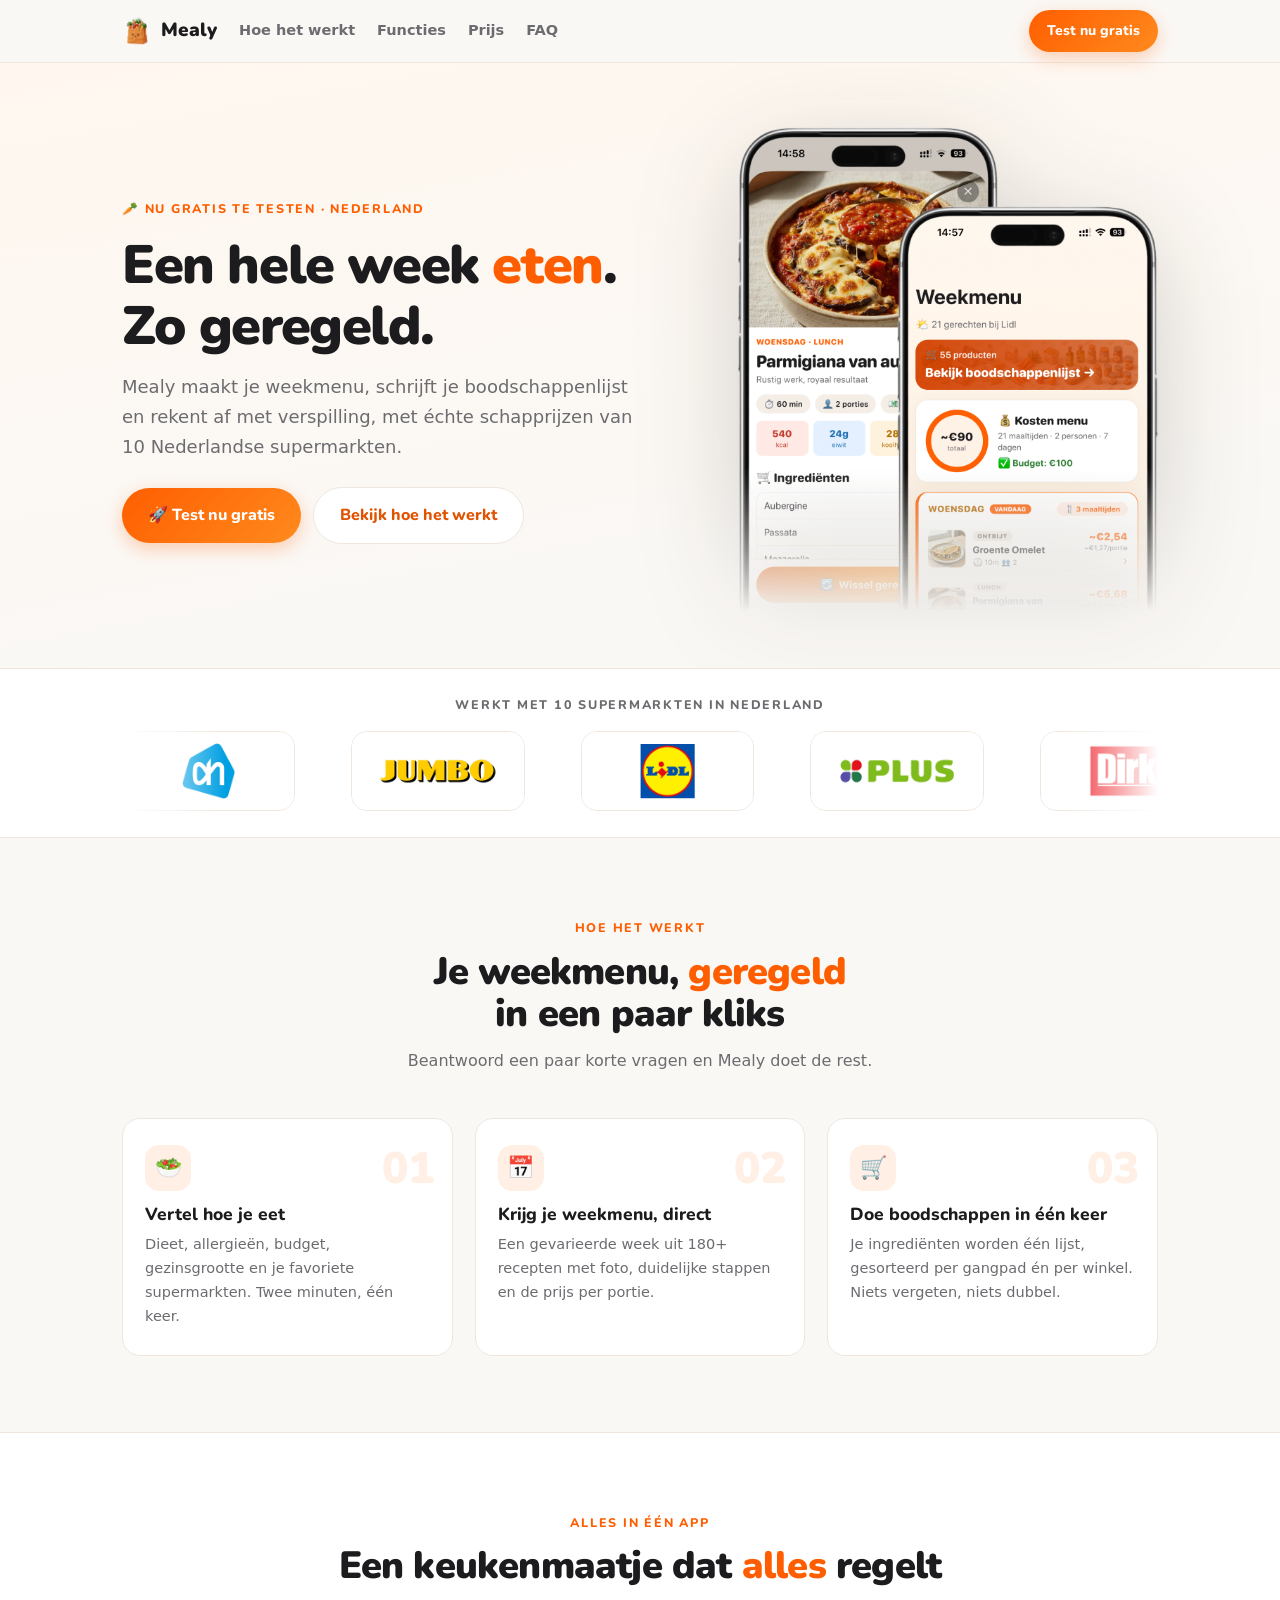
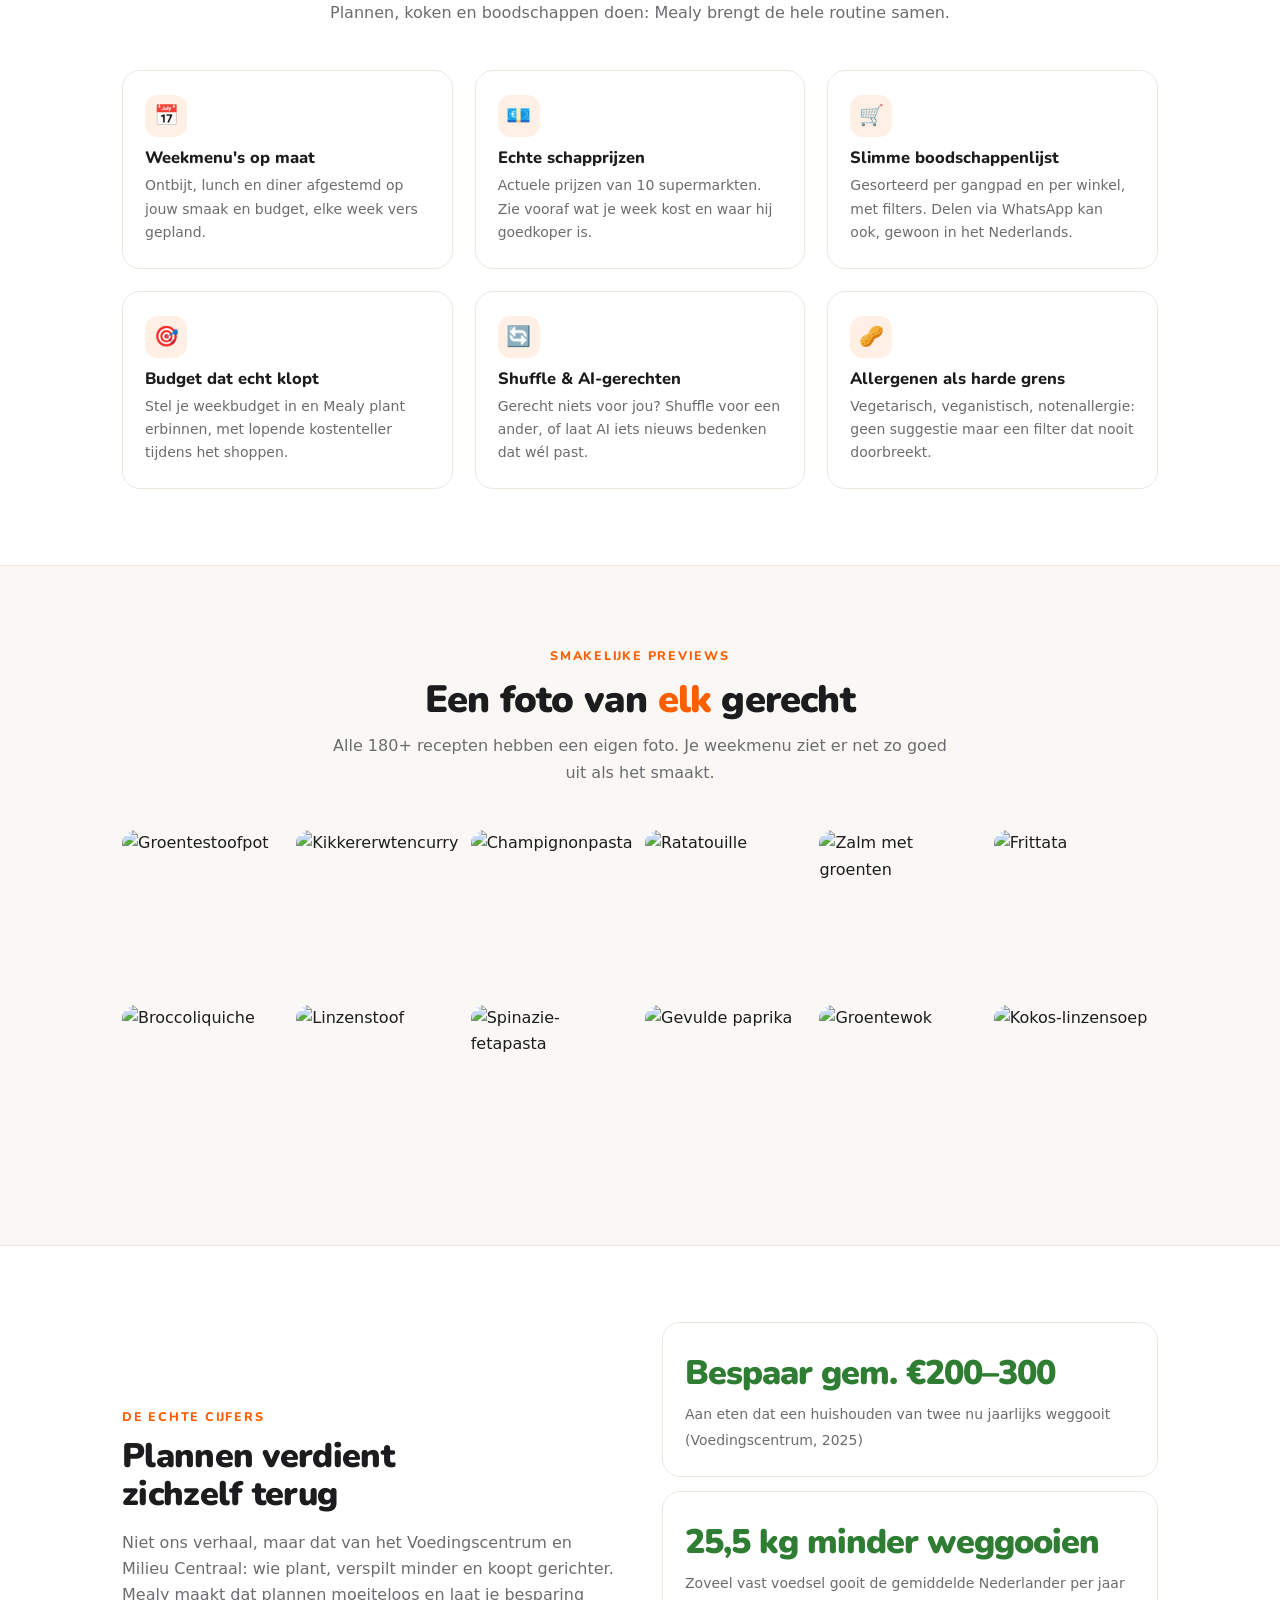
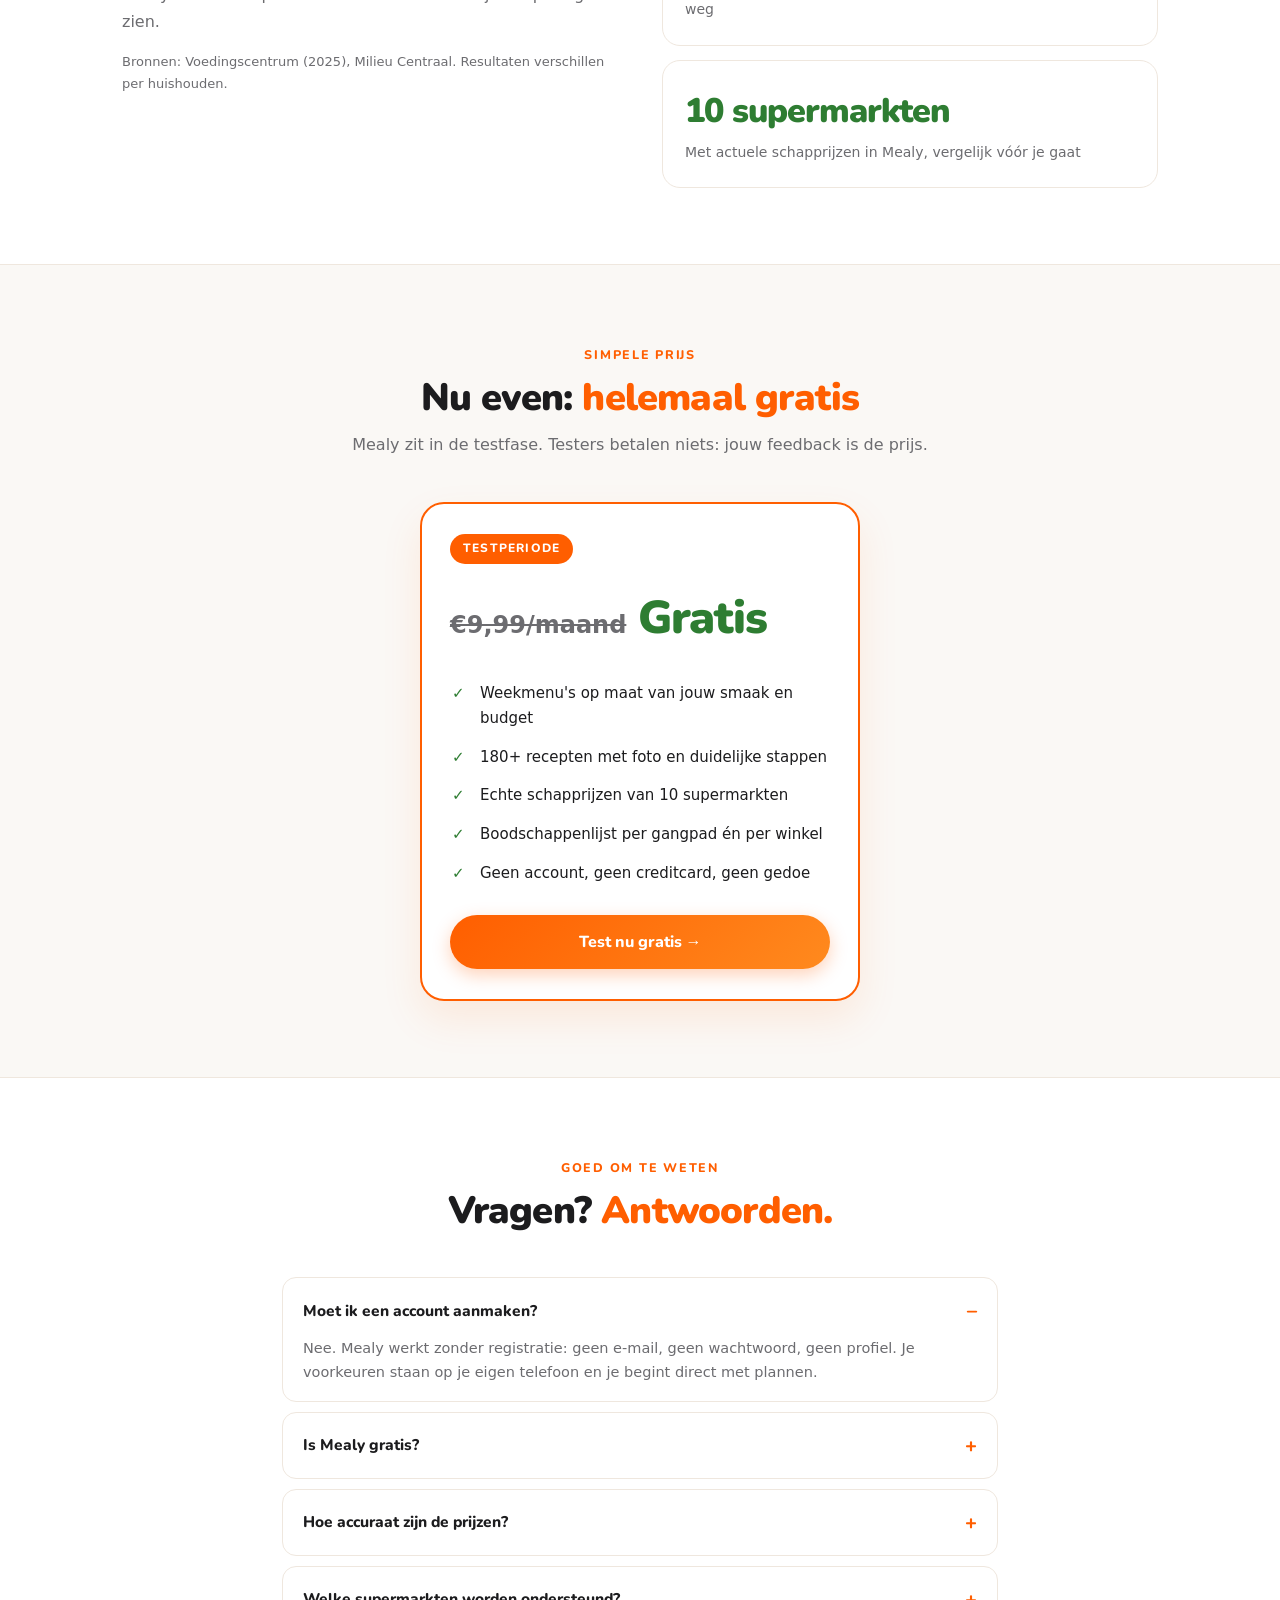
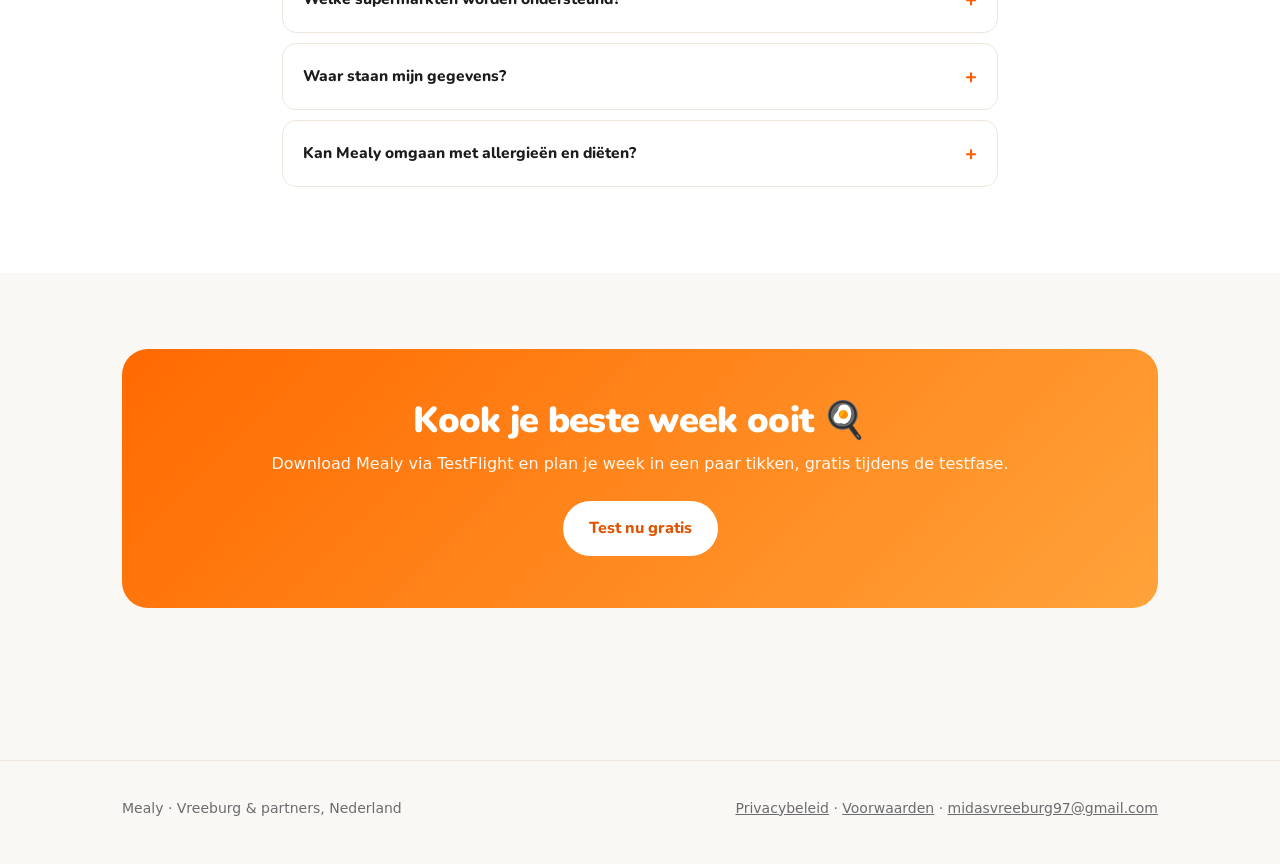
==== commit a78529a1: "Real hero image, TestFlight opens in a new tab" ====
--- a/index.html
+++ b/index.html
@@ -32,16 +32,7 @@
       <a class="btn btn-ghost" href="#hoe">Bekijk hoe het werkt</a>
     </div>
   </div>
-  <div class="phone" aria-hidden="true"><div class="screen">
-    <h3>Weekmenu</h3>
-    <div class="daycard">
-      <div class="dayhead"><b>WOENSDAG</b><span class="pill">VANDAAG</span></div>
-      <div class="dish"><img src="https://yfwltejcwssdnzlmqgtj.supabase.co/storage/v1/object/public/recipe-images/creamy-mushroom-pasta.jpg" alt=""><div class="t"><b>Romige champignonpasta</b><small>🕐 25m · 👥 2</small></div><span class="p">€4,12</span></div>
-      <div class="dish"><img src="https://yfwltejcwssdnzlmqgtj.supabase.co/storage/v1/object/public/recipe-images/chickpea-and-spinach-curry.jpg" alt=""><div class="t"><b>Kikkererwtencurry</b><small>🕐 30m · 👥 2</small></div><span class="p">€3,86</span></div>
-      <div class="dish"><img src="https://yfwltejcwssdnzlmqgtj.supabase.co/storage/v1/object/public/recipe-images/vegetarian-stuffed-peppers.jpg" alt=""><div class="t"><b>Gevulde paprika's</b><small>🕐 40m · 👥 2</small></div><span class="p">€4,63</span></div>
-      <div class="ringchip">✅ <b>Binnen budget: €87 van €100</b></div>
-    </div>
-  </div></div>
+  <img class="hero-img" src="assets/mealy-hero.png" alt="Mealy: weekmenu met echte prijzen en een recept met foto" fetchpriority="high">
 </div></header>
 
 <div class="band"><div class="wrap">
--- a/styles.css
+++ b/styles.css
@@ -29,6 +29,7 @@
 .hero h1{font-size:clamp(34px,5.4vw,54px); font-weight:900; letter-spacing:-1.4px; margin:14px 0 16px}
 .hero p.sub{font-size:18px; color:var(--muted); max-width:46ch; margin:0 0 26px}
 .hero .ctas{display:flex; gap:12px; flex-wrap:wrap; align-items:center}
+.hero-img{width:100%; max-width:460px; margin:0 auto; display:block; filter:drop-shadow(0 26px 50px rgba(28,20,10,.18))}
 .phone{width:290px; margin:0 auto; background:#111; border-radius:44px; padding:12px; box-shadow:0 30px 60px rgba(28,20,10,.22)}
 .screen{background:var(--cream-top); border-radius:34px; padding:18px 14px 22px; min-height:520px}
 .screen h3{font-size:22px; font-weight:900; margin:2px 4px 12px}
@@ -107,7 +108,8 @@
   .hero .wrap,.split{grid-template-columns:1fr}
   .steps,.grid6{grid-template-columns:1fr}
   .gallery{grid-template-columns:repeat(3,1fr)}
-  .phone{margin-top:10px}
+  .hero-img{width:100%; max-width:460px; margin:0 auto; display:block; filter:drop-shadow(0 26px 50px rgba(28,20,10,.18))}
+.phone{margin-top:10px}
   nav.top a.nl{display:none}
 }
 @media (prefers-reduced-motion:reduce){ html{scroll-behavior:auto} }
